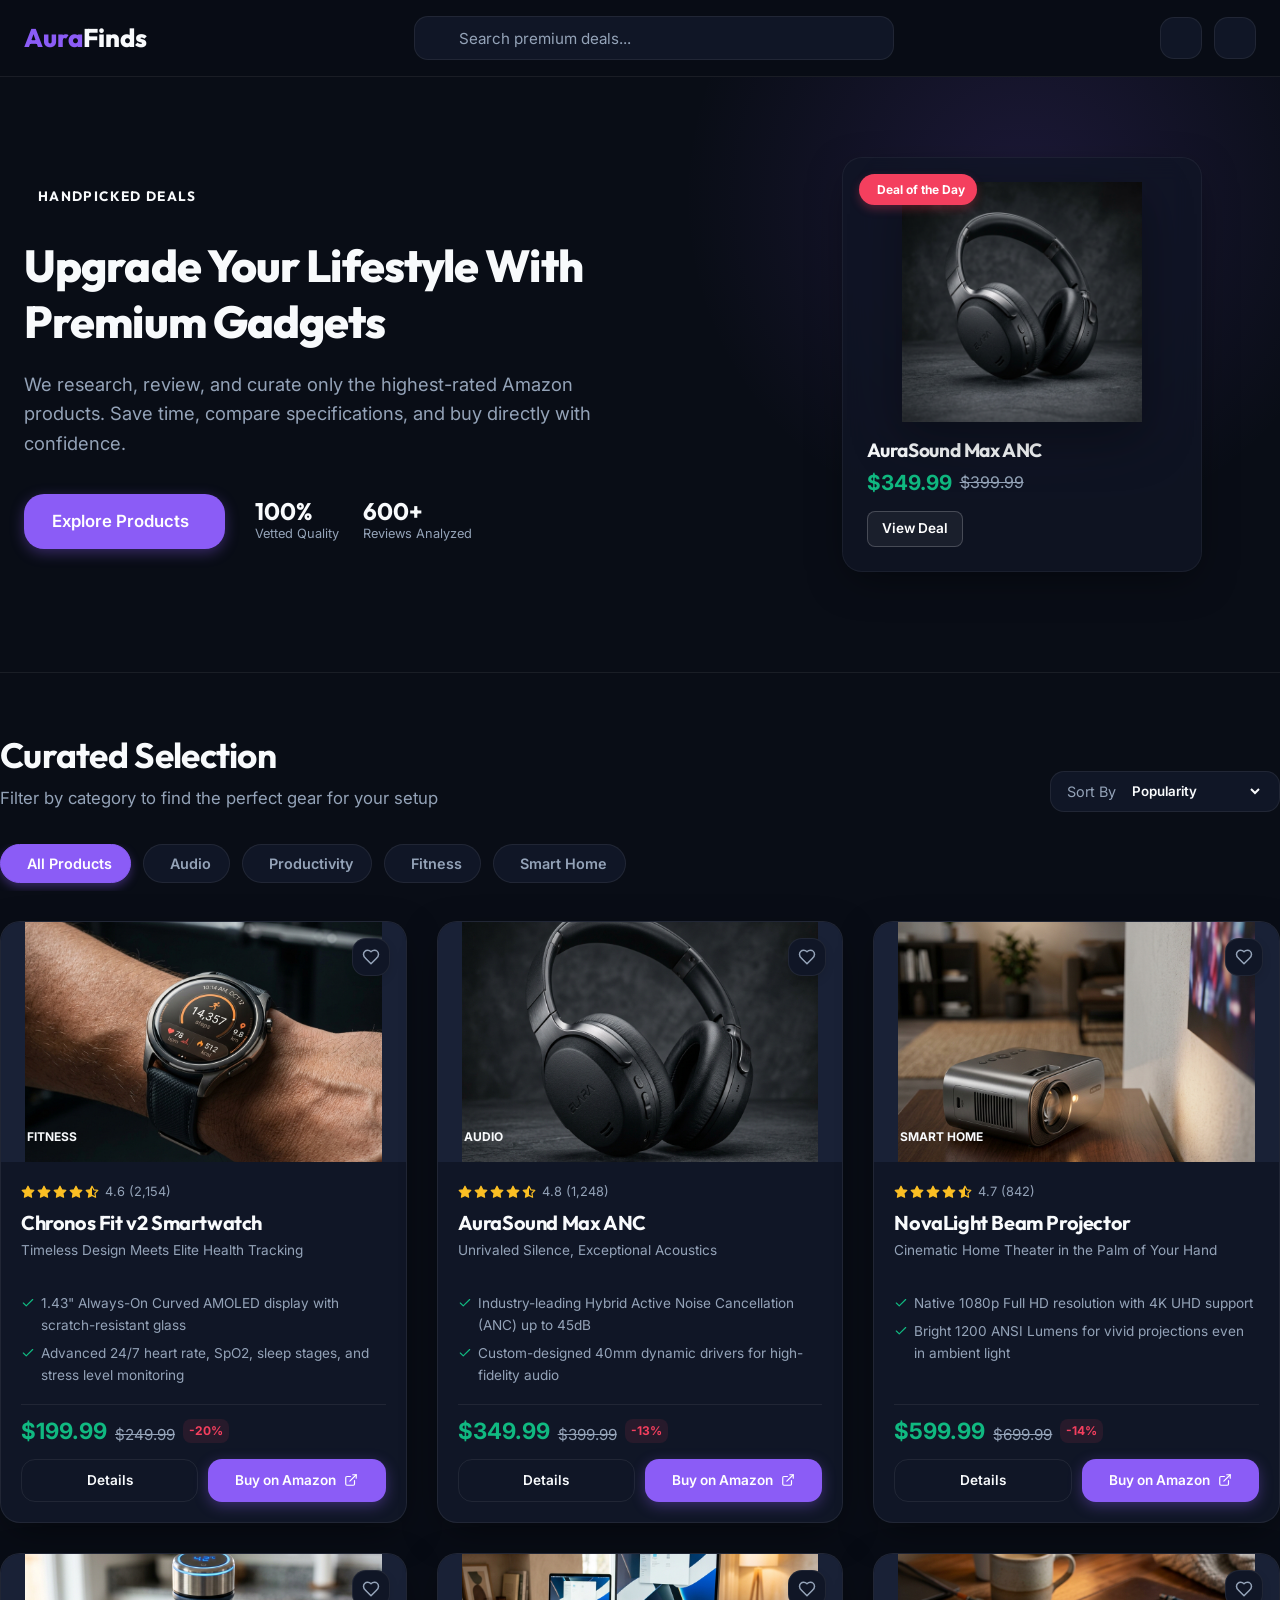
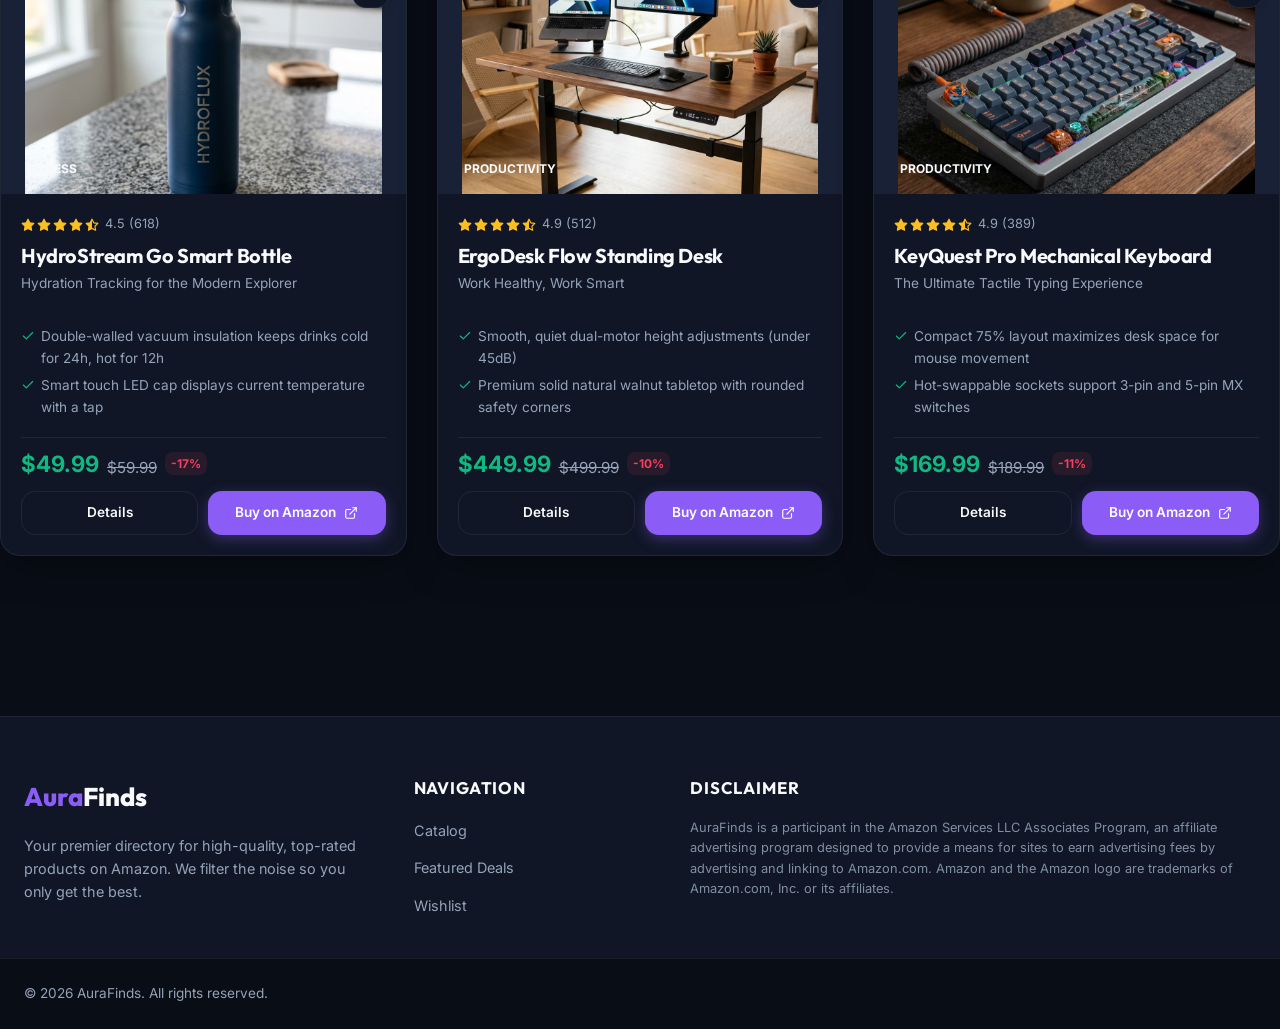
==== index.html @ 1db62aa5 "first commit" ====
<!DOCTYPE html>
<html lang="en" data-theme="dark">
<head>
  <meta charset="UTF-8">
  <meta name="viewport" content="width=device-width, initial-scale=1.0">
  <meta name="description" content="Discover premium, handpicked Amazon products across audio, productivity, fitness, and smart home. Read detailed specs, reviews, and find direct Amazon deals.">
  <meta name="keywords" content="Amazon deals, tech gadgets, mechanical keyboards, ergonomic desks, smart projectors, wireless headphones">
  <title>AuraFinds | Premium Curated Amazon Products & Smart Gadgets</title>
  
  <!-- Google Fonts -->
  <link rel="preconnect" href="https://fonts.googleapis.com">
  <link rel="preconnect" href="https://fonts.gstatic.com" crossorigin>
  <link href="https://fonts.googleapis.com/css2?family=Inter:wght@300;400;500;600;700&family=Outfit:wght@400;500;600;700;800&display=swap" rel="stylesheet">
  
  <!-- CSS Stylesheet -->
  <link rel="stylesheet" href="styles.css">
  
  <!-- Lucide Icons CDN -->
  <script src="https://unpkg.com/lucide@latest"></script>
</head>
<body>
  <!-- Header / Navigation -->
  <header class="app-header">
    <div class="container header-container">
      <a href="#" class="logo" id="logo-link">
        <span class="logo-accent">Aura</span>Finds
      </a>
      
      <!-- Desktop Search Bar -->
      <div class="search-wrapper header-search">
        <i data-lucide="search" class="search-icon"></i>
        <input type="text" id="search-input" placeholder="Search premium deals..." aria-label="Search products">
        <button id="clear-search" class="clear-btn" aria-label="Clear search" style="display: none;">
          <i data-lucide="x"></i>
        </button>
      </div>

      <!-- Navigation Actions -->
      <div class="header-actions">
        <!-- Theme Toggle -->
        <button id="theme-toggle" class="icon-btn" aria-label="Toggle theme" title="Toggle theme Mode">
          <i data-lucide="sun" class="sun-icon"></i>
          <i data-lucide="moon" class="moon-icon"></i>
        </button>

        <!-- Wishlist Button -->
        <button id="wishlist-btn" class="icon-btn wishlist-trigger" aria-label="View Wishlist" title="View Wishlist">
          <i data-lucide="heart"></i>
          <span class="badge" id="wishlist-count">0</span>
        </button>
      </div>
    </div>
  </header>

  <!-- Mobile Search Bar (Sticky under header on mobile) -->
  <div class="mobile-search-bar">
    <div class="search-wrapper">
      <i data-lucide="search" class="search-icon"></i>
      <input type="text" id="mobile-search-input" placeholder="Search products..." aria-label="Search products">
      <button id="mobile-clear-search" class="clear-btn" aria-label="Clear search" style="display: none;">
        <i data-lucide="x"></i>
      </button>
    </div>
  </div>

  <main class="main-content">
    
    <!-- Hero Showcase Section -->
    <section class="hero-section" id="hero-banner">
      <div class="hero-bg-gradient"></div>
      <div class="container hero-container">
        <div class="hero-content">
          <span class="hero-tag">HANDPICKED DEALS</span>
          <h1>Upgrade Your Lifestyle With Premium Gadgets</h1>
          <p>We research, review, and curate only the highest-rated Amazon products. Save time, compare specifications, and buy directly with confidence.</p>
          <div class="hero-cta">
            <a href="#products-showcase" class="btn btn-primary btn-lg">
              Explore Products <i data-lucide="arrow-right"></i>
            </a>
            <div class="hero-metrics">
              <div class="metric">
                <span class="metric-num">100%</span>
                <span class="metric-label">Vetted Quality</span>
              </div>
              <div class="metric">
                <span class="metric-num">600+</span>
                <span class="metric-label">Reviews Analyzed</span>
              </div>
            </div>
          </div>
        </div>
        <div class="hero-visual">
          <div class="floating-card glass">
            <div class="floating-badge"><i data-lucide="sparkles"></i> Deal of the Day</div>
            <img src="assets/images/aurasound_max.png" alt="Featured AuraSound Max Headphones" id="hero-featured-img">
            <div class="floating-details">
              <h4>AuraSound Max ANC</h4>
              <div class="price-row">
                <span class="discount-price">$349.99</span>
                <span class="original-price">$399.99</span>
              </div>
              <a href="#product/aurasound-max" class="btn btn-sm btn-outline-white">View Deal</a>
            </div>
          </div>
        </div>
      </div>
    </section>

    <!-- Products Showcase Container -->
    <section class="showcase-section container" id="products-showcase">
      <div class="showcase-header">
        <div class="section-title-area">
          <h2 class="section-title">Curated Selection</h2>
          <p class="section-subtitle">Filter by category to find the perfect gear for your setup</p>
        </div>
        
        <!-- Sorting Control -->
        <div class="sort-wrapper">
          <label for="sort-select"><i data-lucide="sliders-horizontal"></i> Sort By</label>
          <select id="sort-select" aria-label="Sort products">
            <option value="popular">Popularity</option>
            <option value="rating">Highest Rated</option>
            <option value="price-low">Price: Low to High</option>
            <option value="price-high">Price: High to Low</option>
          </select>
        </div>
      </div>

      <!-- Categories Navigation -->
      <div class="categories-bar">
        <button class="category-chip active" data-category="all">
          <i data-lucide="grid"></i> All Products
        </button>
        <button class="category-chip" data-category="Audio">
          <i data-lucide="headphones"></i> Audio
        </button>
        <button class="category-chip" data-category="Productivity">
          <i data-lucide="laptop"></i> Productivity
        </button>
        <button class="category-chip" data-category="Fitness">
          <i data-lucide="activity"></i> Fitness
        </button>
        <button class="category-chip" data-category="Smart Home">
          <i data-lucide="home"></i> Smart Home
        </button>
      </div>

      <!-- Active Filters indicator / Results message -->
      <div id="results-meta" class="results-meta" style="display: none;">
        <span id="results-count-text">Showing 6 products</span>
        <button id="reset-filters-btn" class="text-btn">Reset filters</button>
      </div>

      <!-- Product Cards Grid -->
      <div class="products-grid" id="products-grid">
        <!-- Rendered dynamically via JavaScript -->
        <div class="grid-loader">
          <div class="spinner"></div>
          <p>Curating deals...</p>
        </div>
      </div>
    </section>

    <!-- Detailed Product View (SPA Page Section - default hidden) -->
    <section class="product-detail-view" id="product-detail-view" style="display: none;">
      <div class="container">
        <!-- Breadcrumbs -->
        <nav class="breadcrumbs" aria-label="Breadcrumb">
          <a href="#">Products</a>
          <span class="divider">/</span>
          <span id="breadcrumb-category">Category</span>
          <span class="divider">/</span>
          <span id="breadcrumb-title" class="active">Product Title</span>
        </nav>

        <button class="back-link-btn" id="detail-back-btn">
          <i data-lucide="arrow-left"></i> Back to Catalog
        </button>

        <div class="detail-layout">
          <!-- Left: Image Gallery Showcase -->
          <div class="detail-gallery-card glass">
            <div class="badge-tag" id="detail-badge">Featured</div>
            <div class="detail-image-wrapper">
              <img id="detail-main-image" src="" alt="Product Image">
            </div>
          </div>

          <!-- Right: Detailed Content and Buying Actions -->
          <div class="detail-info-card">
            <span class="detail-category" id="detail-category-label">Category</span>
            <h1 class="detail-title" id="detail-product-title">Product Title</h1>
            <p class="detail-tagline" id="detail-product-tagline">Product Tagline</p>

            <!-- Rating Summary -->
            <div class="detail-rating-row">
              <div class="rating-stars" id="detail-stars">
                <!-- Stars rendered via JS -->
              </div>
              <span class="rating-score" id="detail-rating-score">4.8</span>
              <span class="rating-count" id="detail-review-count">(1,248 reviews)</span>
            </div>

            <!-- Price & Amazon Buying Actions -->
            <div class="detail-purchase-box glass">
              <div class="price-section">
                <span class="current-price" id="detail-price">$349.99</span>
                <span class="old-price" id="detail-original-price">$399.99</span>
                <span class="discount-badge" id="detail-discount-percent">-15%</span>
              </div>
              
              <div class="actions-group">
                <a href="#" target="_blank" rel="noopener noreferrer" class="btn btn-primary btn-lg btn-buy-now" id="detail-amazon-link">
                  Buy on Amazon <i data-lucide="external-link"></i>
                </a>
                <button class="btn btn-outline btn-lg wishlist-toggle-btn" id="detail-wishlist-btn">
                  <i data-lucide="heart" class="heart-icon"></i> <span class="wishlist-btn-text">Add to Wishlist</span>
                </button>
              </div>

              <div class="shipping-info">
                <p><i data-lucide="truck"></i> Prime eligible: Free Shipping & Returns</p>
                <p><i data-lucide="shield-check"></i> 100% Secure Transaction via Amazon Payments</p>
              </div>
            </div>

            <!-- Description -->
            <div class="detail-section">
              <h3>Description</h3>
              <p class="detail-desc" id="detail-description">Extended product description goes here...</p>
            </div>

            <!-- Key Features -->
            <div class="detail-section">
              <h3>Key Features</h3>
              <ul class="features-list" id="detail-features">
                <!-- Features list rendered via JS -->
              </ul>
            </div>

            <!-- Technical Specifications Table -->
            <div class="detail-section">
              <h3>Specifications</h3>
              <div class="specs-table-wrapper">
                <table class="specs-table">
                  <tbody id="detail-specs-body">
                    <!-- Specs rows rendered via JS -->
                  </tbody>
                </table>
              </div>
            </div>

            <!-- Affiliate Disclaimer inside Product Info -->
            <div class="product-disclosure-alert">
              <i data-lucide="info"></i>
              <p>Buying through our links helps support our independent reviews. As an Amazon Associate, we earn a small commission from qualifying purchases at no extra cost to you.</p>
            </div>
          </div>
        </div>
      </div>
    </section>
  </main>

  <!-- Sliding Wishlist Drawer -->
  <div class="wishlist-overlay" id="wishlist-overlay">
    <div class="wishlist-drawer glass" aria-dialog="true" aria-labelledby="wishlist-drawer-title">
      <div class="drawer-header">
        <h3 id="wishlist-drawer-title"><i data-lucide="heart" class="heart-icon-filled"></i> Your Wishlist</h3>
        <button id="close-wishlist" class="icon-btn" aria-label="Close Wishlist">
          <i data-lucide="x"></i>
        </button>
      </div>
      <div class="drawer-content" id="wishlist-drawer-content">
        <!-- Rendered dynamically via JS -->
        <div class="empty-wishlist">
          <i data-lucide="shopping-bag" class="empty-icon"></i>
          <p>Your wishlist is empty</p>
          <button class="btn btn-sm btn-outline-primary close-wishlist-trigger">Start Browsing</button>
        </div>
      </div>
    </div>
  </div>

  <!-- Footer -->
  <footer class="app-footer">
    <div class="container footer-container">
      <div class="footer-brand">
        <a href="#" class="logo"><span class="logo-accent">Aura</span>Finds</a>
        <p>Your premier directory for high-quality, top-rated products on Amazon. We filter the noise so you only get the best.</p>
      </div>
      <div class="footer-links">
        <h4>Navigation</h4>
        <ul>
          <li><a href="#">Catalog</a></li>
          <li><a href="#products-showcase">Featured Deals</a></li>
          <li><a href="#" class="wishlist-trigger">Wishlist</a></li>
        </ul>
      </div>
      <div class="footer-compliance">
        <h4>Disclaimer</h4>
        <p class="disclosure-statement">
          AuraFinds is a participant in the Amazon Services LLC Associates Program, an affiliate advertising program designed to provide a means for sites to earn advertising fees by advertising and linking to Amazon.com. Amazon and the Amazon logo are trademarks of Amazon.com, Inc. or its affiliates.
        </p>
      </div>
    </div>
    <div class="footer-bottom">
      <div class="container footer-bottom-container">
        <p>&copy; 2026 AuraFinds. All rights reserved.</p>
        <div class="footer-socials">
          <a href="#" aria-label="Facebook"><i data-lucide="facebook"></i></a>
          <a href="#" aria-label="Twitter"><i data-lucide="twitter"></i></a>
          <a href="#" aria-label="Instagram"><i data-lucide="instagram"></i></a>
        </div>
      </div>
    </div>
  </footer>

  <!-- Scripts -->
  <script src="products.js"></script>
  <script src="app.js"></script>
</body>
</html>
---- styles.css ----
/* ==========================================================================
   DESIGN SYSTEM & VARIABLES
   ========================================================================== */
:root {
  /* Common Design Tokens */
  --font-heading: 'Outfit', sans-serif;
  --font-body: 'Inter', sans-serif;
  --radius-sm: 8px;
  --radius-md: 14px;
  --radius-lg: 20px;
  --radius-full: 9999px;
  --transition-fast: 0.2s ease;
  --transition-normal: 0.3s cubic-bezier(0.4, 0, 0.2, 1);
  --transition-slow: 0.5s cubic-bezier(0.4, 0, 0.2, 1);
  --max-width: 1280px;

  /* HSL Color Palettes (Dark Mode - Default) */
  --bg-primary: #090d16;
  --bg-secondary: #101626;
  --bg-tertiary: #192136;
  --text-primary: #f8fafc;
  --text-secondary: #94a3b8;
  --border-color: rgba(255, 255, 255, 0.07);
  --border-hover: rgba(255, 255, 255, 0.15);
  
  --accent-color: #8b5cf6;
  --accent-hover: #7c3aed;
  --accent-light: #c084fc;
  --accent-glow: rgba(139, 92, 246, 0.35);
  
  --price-color: #10b981;
  --price-bg: rgba(16, 185, 129, 0.1);
  --discount-color: #f43f5e;
  
  --star-color: #fbbf24;
  --card-shadow: 0 12px 40px -10px rgba(0, 0, 0, 0.5);
  --glass-bg: rgba(16, 22, 38, 0.75);
  --glass-border: rgba(255, 255, 255, 0.05);
  --scrollbar-bg: #090d16;
  --scrollbar-thumb: #1e293b;
}

[data-theme="light"] {
  /* HSL Color Palettes (Light Mode) */
  --bg-primary: #f8fafc;
  --bg-secondary: #ffffff;
  --bg-tertiary: #f1f5f9;
  --text-primary: #0f172a;
  --text-secondary: #64748b;
  --border-color: rgba(0, 0, 0, 0.08);
  --border-hover: rgba(0, 0, 0, 0.15);
  
  --accent-color: #6366f1;
  --accent-hover: #4f46e5;
  --accent-light: #818cf8;
  --accent-glow: rgba(99, 102, 241, 0.2);
  
  --price-color: #059669;
  --price-bg: rgba(5, 150, 105, 0.08);
  --discount-color: #e11d48;
  
  --star-color: #f59e0b;
  --card-shadow: 0 10px 30px -10px rgba(99, 102, 241, 0.08);
  --glass-bg: rgba(255, 255, 255, 0.8);
  --glass-border: rgba(0, 0, 0, 0.05);
  --scrollbar-bg: #f8fafc;
  --scrollbar-thumb: #cbd5e1;
}

/* ==========================================================================
   BASE RESETS & SCRUBBING
   ========================================================================== */
* {
  margin: 0;
  padding: 0;
  box-sizing: border-box;
  -webkit-tap-highlight-color: transparent;
}

html {
  scroll-behavior: smooth;
}

body {
  font-family: var(--font-body);
  background-color: var(--bg-primary);
  color: var(--text-primary);
  line-height: 1.6;
  overflow-x: hidden;
  transition: background-color var(--transition-normal), color var(--transition-normal);
}

/* Custom Scrollbar */
::-webkit-scrollbar {
  width: 10px;
}
::-webkit-scrollbar-track {
  background: var(--scrollbar-bg);
}
::-webkit-scrollbar-thumb {
  background: var(--scrollbar-thumb);
  border-radius: var(--radius-full);
}
::-webkit-scrollbar-thumb:hover {
  background: var(--accent-color);
}

a {
  color: inherit;
  text-decoration: none;
  transition: color var(--transition-fast);
}

button, select, input {
  font-family: inherit;
  background: none;
  border: none;
  outline: none;
  color: inherit;
}

img {
  max-width: 100%;
  height: auto;
  display: block;
}

.container {
  width: 100%;
  max-width: var(--max-width);
  margin: 0 auto;
  padding: 0 24px;
}

/* Glassmorphism utility */
.glass {
  background: var(--glass-bg);
  backdrop-filter: blur(12px);
  -webkit-backdrop-filter: blur(12px);
  border: 1px solid var(--glass-border);
}

/* ==========================================================================
   TYPOGRAPHY & BUTTONS
   ========================================================================== */
h1, h2, h3, h4, h5, h6 {
  font-family: var(--font-heading);
  font-weight: 700;
  letter-spacing: -0.02em;
  line-height: 1.25;
}

h1 {
  font-size: 2.8rem;
  font-weight: 800;
}

h2 {
  font-size: 2.2rem;
}

/* Buttons */
.btn {
  display: inline-flex;
  align-items: center;
  justify-content: center;
  gap: 8px;
  font-weight: 600;
  font-size: 0.95rem;
  padding: 10px 20px;
  border-radius: var(--radius-md);
  cursor: pointer;
  transition: all var(--transition-normal);
  white-space: nowrap;
}

.btn-primary {
  background-color: var(--accent-color);
  color: #ffffff;
  box-shadow: 0 4px 14px var(--accent-glow);
}
.btn-primary:hover {
  background-color: var(--accent-hover);
  transform: translateY(-2px);
  box-shadow: 0 6px 20px var(--accent-glow);
}
.btn-primary:active {
  transform: translateY(0);
}

.btn-outline {
  border: 1px solid var(--border-color);
  background-color: transparent;
  color: var(--text-primary);
}
.btn-outline:hover {
  background-color: var(--bg-tertiary);
  border-color: var(--text-secondary);
  transform: translateY(-2px);
}

.btn-outline-white {
  border: 1px solid rgba(255, 255, 255, 0.2);
  background-color: rgba(255, 255, 255, 0.05);
  color: #ffffff;
}
.btn-outline-white:hover {
  background-color: #ffffff;
  color: #000000;
  border-color: #ffffff;
  transform: translateY(-2px);
}

.btn-sm {
  font-size: 0.85rem;
  padding: 6px 14px;
  border-radius: var(--radius-sm);
}

.btn-lg {
  font-size: 1.05rem;
  padding: 14px 28px;
  border-radius: var(--radius-lg);
}

.icon-btn {
  display: flex;
  align-items: center;
  justify-content: center;
  width: 42px;
  height: 42px;
  border-radius: var(--radius-md);
  border: 1px solid var(--border-color);
  background-color: var(--bg-secondary);
  cursor: pointer;
  transition: all var(--transition-fast);
  position: relative;
}
.icon-btn:hover {
  border-color: var(--accent-color);
  background-color: var(--bg-tertiary);
  transform: translateY(-1px);
  color: var(--accent-color);
}
.icon-btn svg {
  width: 20px;
  height: 20px;
}

.text-btn {
  font-weight: 600;
  font-size: 0.9rem;
  color: var(--accent-color);
  cursor: pointer;
  transition: color var(--transition-fast);
  text-decoration: underline;
}
.text-btn:hover {
  color: var(--accent-hover);
}

/* ==========================================================================
   APP HEADER
   ========================================================================== */
.app-header {
  position: sticky;
  top: 0;
  z-index: 100;
  background-color: rgba(9, 13, 22, 0.85);
  backdrop-filter: blur(12px);
  -webkit-backdrop-filter: blur(12px);
  border-bottom: 1px solid var(--border-color);
  padding: 16px 0;
  transition: background-color var(--transition-normal), border-color var(--transition-normal);
}

[data-theme="light"] .app-header {
  background-color: rgba(248, 250, 252, 0.85);
}

.header-container {
  display: flex;
  align-items: center;
  justify-content: space-between;
  gap: 20px;
}

.logo {
  font-family: var(--font-heading);
  font-weight: 800;
  font-size: 1.6rem;
  color: var(--text-primary);
  display: flex;
  align-items: center;
}
.logo-accent {
  color: var(--accent-color);
}

/* Search Box Wrapper */
.search-wrapper {
  position: relative;
  display: flex;
  align-items: center;
  flex: 1;
  max-width: 480px;
  background-color: var(--bg-secondary);
  border: 1px solid var(--border-color);
  border-radius: var(--radius-md);
  padding: 0 16px;
  height: 44px;
  transition: all var(--transition-fast);
}
.search-wrapper:focus-within {
  border-color: var(--accent-color);
  box-shadow: 0 0 0 3px var(--accent-glow);
}
.search-icon {
  width: 18px;
  height: 18px;
  color: var(--text-secondary);
  margin-right: 12px;
}
.search-wrapper input {
  width: 100%;
  height: 100%;
  font-size: 0.95rem;
  color: var(--text-primary);
}
.search-wrapper input::placeholder {
  color: var(--text-secondary);
}
.clear-btn {
  background: none;
  border: none;
  cursor: pointer;
  padding: 4px;
  color: var(--text-secondary);
  transition: color var(--transition-fast);
}
.clear-btn:hover {
  color: var(--text-primary);
}
.clear-btn svg {
  width: 16px;
  height: 16px;
}

.header-actions {
  display: flex;
  align-items: center;
  gap: 12px;
}

/* Badge count for wishlist */
.badge {
  position: absolute;
  top: -6px;
  right: -6px;
  background-color: var(--accent-color);
  color: #ffffff;
  font-size: 0.7rem;
  font-weight: 700;
  width: 18px;
  height: 18px;
  border-radius: var(--radius-full);
  display: flex;
  align-items: center;
  justify-content: center;
  box-shadow: 0 2px 5px rgba(0,0,0,0.2);
}

/* Theme Switcher specific icon hidden rules */
[data-theme="dark"] .sun-icon {
  display: block;
}
[data-theme="dark"] .moon-icon {
  display: none;
}
[data-theme="light"] .sun-icon {
  display: none;
}
[data-theme="light"] .moon-icon {
  display: block;
}

/* Mobile search section - hidden on desktop */
.mobile-search-bar {
  display: none;
}

/* ==========================================================================
   HERO BANNER
   ========================================================================== */
.hero-section {
  position: relative;
  padding: 80px 0 100px;
  overflow: hidden;
}

.hero-bg-gradient {
  position: absolute;
  top: -30%;
  right: -10%;
  width: 60%;
  height: 100%;
  background: radial-gradient(circle, rgba(139, 92, 246, 0.15) 0%, rgba(0,0,0,0) 70%);
  z-index: 1;
  pointer-events: none;
}
[data-theme="light"] .hero-bg-gradient {
  background: radial-gradient(circle, rgba(99, 102, 241, 0.08) 0%, rgba(0,0,0,0) 70%);
}

.hero-container {
  display: grid;
  grid-template-columns: 1.2fr 0.8fr;
  align-items: center;
  gap: 60px;
  position: relative;
  z-index: 2;
}

.hero-content {
  display: flex;
  flex-direction: column;
  align-items: flex-start;
}

.hero-tag {
  font-family: var(--font-heading);
  font-weight: 700;
  font-size: 0.85rem;
  letter-spacing: 0.1em;
  color: var(--accent-color);
  background-color: var(--badge-bg);
  color: var(--badge-text);
  padding: 6px 14px;
  border-radius: var(--radius-full);
  margin-bottom: 24px;
}

.hero-content h1 {
  margin-bottom: 20px;
}
.hero-content p {
  font-size: 1.15rem;
  color: var(--text-secondary);
  margin-bottom: 36px;
  max-width: 580px;
}

.hero-cta {
  display: flex;
  align-items: center;
  flex-wrap: wrap;
  gap: 30px;
}

.hero-metrics {
  display: flex;
  gap: 24px;
}
.metric {
  display: flex;
  flex-direction: column;
}
.metric-num {
  font-family: var(--font-heading);
  font-weight: 700;
  font-size: 1.5rem;
  color: var(--text-primary);
  line-height: 1.1;
}
.metric-label {
  font-size: 0.8rem;
  color: var(--text-secondary);
}

/* Floating Visual Card */
.hero-visual {
  display: flex;
  justify-content: center;
  align-items: center;
}

.floating-card {
  position: relative;
  border-radius: var(--radius-lg);
  padding: 24px;
  width: 100%;
  max-width: 360px;
  box-shadow: var(--card-shadow);
  animation: float 6s ease-in-out infinite;
  display: flex;
  flex-direction: column;
  gap: 16px;
}

.floating-card img {
  width: 100%;
  height: 240px;
  object-fit: contain;
  filter: drop-shadow(0 15px 25px rgba(0,0,0,0.35));
  transition: transform var(--transition-normal);
}
.floating-card:hover img {
  transform: scale(1.05) rotate(1deg);
}

.floating-badge {
  position: absolute;
  top: 16px;
  left: 16px;
  display: inline-flex;
  align-items: center;
  gap: 6px;
  font-size: 0.75rem;
  font-weight: 700;
  color: #ffffff;
  background-color: var(--discount-color);
  padding: 6px 12px;
  border-radius: var(--radius-full);
  z-index: 2;
  box-shadow: 0 4px 10px rgba(244, 63, 94, 0.3);
}

.floating-details h4 {
  font-size: 1.2rem;
  margin-bottom: 4px;
}
.price-row {
  display: flex;
  align-items: center;
  gap: 8px;
  margin-bottom: 12px;
}
.discount-price {
  font-size: 1.3rem;
  font-weight: 700;
  color: var(--price-color);
}
.original-price {
  font-size: 1rem;
  text-decoration: line-through;
  color: var(--text-secondary);
}

/* Float Animation */
@keyframes float {
  0% { transform: translateY(0px); }
  50% { transform: translateY(-12px); }
  100% { transform: translateY(0px); }
}

/* ==========================================================================
   SHOWCASE SECTION & CONTROLS
   ========================================================================== */
.showcase-section {
  padding: 60px 0 80px;
  border-top: 1px solid var(--border-color);
}

.showcase-header {
  display: flex;
  align-items: flex-end;
  justify-content: space-between;
  gap: 30px;
  margin-bottom: 32px;
  flex-wrap: wrap;
}

.section-title {
  margin-bottom: 8px;
  font-size: 2.2rem;
}
.section-subtitle {
  color: var(--text-secondary);
  font-size: 1.05rem;
}

/* Sort Select Styling */
.sort-wrapper {
  display: flex;
  align-items: center;
  gap: 12px;
  background-color: var(--bg-secondary);
  border: 1px solid var(--border-color);
  padding: 8px 16px;
  border-radius: var(--radius-md);
  font-size: 0.9rem;
  color: var(--text-secondary);
}
.sort-wrapper svg {
  width: 16px;
  height: 16px;
}
.sort-wrapper select {
  color: var(--text-primary);
  font-weight: 600;
  cursor: pointer;
}
.sort-wrapper option {
  background-color: var(--bg-secondary);
  color: var(--text-primary);
}

/* Categories Filter Bar */
.categories-bar {
  display: flex;
  gap: 12px;
  margin-bottom: 30px;
  overflow-x: auto;
  padding-bottom: 8px;
  scrollbar-width: thin;
}
.categories-bar::-webkit-scrollbar {
  height: 4px;
}
.category-chip {
  display: inline-flex;
  align-items: center;
  gap: 8px;
  font-weight: 600;
  font-size: 0.9rem;
  padding: 10px 18px;
  border-radius: var(--radius-full);
  border: 1px solid var(--border-color);
  background-color: var(--bg-secondary);
  color: var(--text-secondary);
  cursor: pointer;
  transition: all var(--transition-fast);
  white-space: nowrap;
}
.category-chip:hover {
  border-color: var(--text-secondary);
  color: var(--text-primary);
}
.category-chip.active {
  background-color: var(--accent-color);
  border-color: var(--accent-color);
  color: #ffffff;
  box-shadow: 0 4px 10px var(--accent-glow);
}
.category-chip svg {
  width: 16px;
  height: 16px;
}

/* Result Meta message */
.results-meta {
  display: flex;
  align-items: center;
  justify-content: space-between;
  margin-bottom: 24px;
  padding: 8px 16px;
  background-color: var(--bg-secondary);
  border-radius: var(--radius-sm);
  font-size: 0.9rem;
  color: var(--text-secondary);
}

/* ==========================================================================
   PRODUCT CARDS GRID
   ========================================================================== */
.products-grid {
  display: grid;
  grid-template-columns: repeat(auto-fill, minmax(340px, 1fr));
  gap: 30px;
  min-height: 400px;
}

/* Loader Styles */
.grid-loader {
  grid-column: 1 / -1;
  display: flex;
  flex-direction: column;
  align-items: center;
  justify-content: center;
  gap: 16px;
  min-height: 300px;
  color: var(--text-secondary);
}
.spinner {
  width: 48px;
  height: 48px;
  border: 4px solid var(--border-color);
  border-top-color: var(--accent-color);
  border-radius: var(--radius-full);
  animation: spin 1s linear infinite;
}
@keyframes spin {
  100% { transform: rotate(360deg); }
}

/* Empty State Card */
.empty-grid {
  grid-column: 1 / -1;
  display: flex;
  flex-direction: column;
  align-items: center;
  justify-content: center;
  gap: 20px;
  padding: 60px 24px;
  text-align: center;
  color: var(--text-secondary);
}
.empty-grid-icon {
  width: 64px;
  height: 64px;
  color: var(--text-secondary);
  opacity: 0.6;
}
.empty-grid h3 {
  font-size: 1.5rem;
  color: var(--text-primary);
}

/* Product Card */
.product-card {
  position: relative;
  display: flex;
  flex-direction: column;
  border-radius: var(--radius-lg);
  border: 1px solid var(--border-color);
  background-color: var(--bg-secondary);
  box-shadow: var(--card-shadow);
  overflow: hidden;
  transition: all var(--transition-normal);
  animation: cardFadeIn 0.5s ease backwards;
}

.product-card:hover {
  transform: translateY(-6px);
  border-color: var(--accent-color);
  box-shadow: 0 20px 40px -15px rgba(0, 0, 0, 0.4), 0 0 0 1px var(--accent-color);
}
[data-theme="light"] .product-card:hover {
  box-shadow: 0 16px 30px -10px rgba(99, 102, 241, 0.12), 0 0 0 1px var(--accent-color);
}

@keyframes cardFadeIn {
  from { opacity: 0; transform: translateY(20px); }
  to { opacity: 1; transform: translateY(0); }
}

/* Image Container */
.card-image-box {
  position: relative;
  width: 100%;
  height: 240px;
  background-color: var(--bg-tertiary);
  display: flex;
  align-items: center;
  justify-content: center;
  padding: 24px;
  overflow: hidden;
}
.card-image-box img {
  max-width: 100%;
  max-height: 100%;
  object-fit: contain;
  transition: transform var(--transition-normal);
}
.product-card:hover .card-image-box img {
  transform: scale(1.05);
}

/* Wishlist Toggle badge on card */
.wishlist-toggle {
  position: absolute;
  top: 16px;
  right: 16px;
  background-color: var(--bg-secondary);
  color: var(--text-secondary);
  box-shadow: 0 4px 10px rgba(0,0,0,0.1);
  border: 1px solid var(--border-color);
  width: 38px;
  height: 38px;
  border-radius: var(--radius-md);
  display: flex;
  align-items: center;
  justify-content: center;
  cursor: pointer;
  transition: all var(--transition-fast);
  z-index: 10;
}
.wishlist-toggle:hover {
  color: #f43f5e;
  background-color: var(--bg-tertiary);
  transform: scale(1.05);
}
.wishlist-toggle.active {
  color: #ffffff;
  background-color: #f43f5e;
  border-color: #f43f5e;
}
.wishlist-toggle.active svg {
  fill: currentColor;
}

/* Category Badge */
.card-category-badge {
  position: absolute;
  bottom: 12px;
  left: 16px;
  font-size: 0.75rem;
  font-weight: 700;
  text-transform: uppercase;
  color: var(--badge-text);
  background-color: var(--badge-bg);
  padding: 4px 10px;
  border-radius: var(--radius-sm);
  z-index: 5;
}

/* Card Content Details */
.card-body {
  padding: 20px;
  display: flex;
  flex-direction: column;
  flex: 1;
}

.card-rating-row {
  display: flex;
  align-items: center;
  gap: 6px;
  font-size: 0.8rem;
  color: var(--text-secondary);
  margin-bottom: 8px;
}
.rating-stars {
  display: flex;
  gap: 2px;
}
.rating-stars svg {
  width: 14px;
  height: 14px;
  fill: none;
}
.rating-stars svg.filled {
  fill: var(--star-color);
  color: var(--star-color);
}
.rating-stars svg.half {
  fill: url(#half-star-gradient);
  color: var(--star-color);
}
.rating-stars svg.empty {
  color: var(--text-secondary);
  opacity: 0.4;
}

.card-body h3 {
  font-size: 1.25rem;
  margin-bottom: 6px;
  color: var(--text-primary);
}
.card-body h3 a:hover {
  color: var(--accent-color);
}

.card-tagline {
  font-size: 0.85rem;
  color: var(--text-secondary);
  margin-bottom: 12px;
  line-height: 1.4;
  height: 40px; /* Fixed height for alignments */
  overflow: hidden;
  display: -webkit-box;
  -webkit-line-clamp: 2;
  -webkit-box-orient: vertical;
}

.card-features-snippet {
  list-style: none;
  font-size: 0.85rem;
  color: var(--text-secondary);
  margin-bottom: 18px;
  display: flex;
  flex-direction: column;
  gap: 6px;
}
.card-features-snippet li {
  display: flex;
  align-items: flex-start;
  gap: 6px;
}
.card-features-snippet li svg {
  width: 14px;
  height: 14px;
  color: var(--price-color);
  margin-top: 3px;
  flex-shrink: 0;
}

/* Card Price Section */
.card-price-section {
  display: flex;
  align-items: flex-end;
  gap: 8px;
  margin-top: auto;
  padding-top: 14px;
  border-top: 1px solid var(--border-color);
  margin-bottom: 16px;
}
.card-price-section .price {
  font-size: 1.4rem;
  font-weight: 700;
  color: var(--price-color);
  line-height: 1;
}
.card-price-section .original {
  font-size: 0.95rem;
  text-decoration: line-through;
  color: var(--text-secondary);
  line-height: 1;
}
.card-price-section .discount {
  font-size: 0.75rem;
  font-weight: 700;
  color: var(--discount-color);
  background-color: rgba(244, 63, 94, 0.1);
  padding: 2px 6px;
  border-radius: var(--radius-sm);
}

/* Card Action Buttons */
.card-actions {
  display: grid;
  grid-template-columns: 1fr 1fr;
  gap: 10px;
}
.card-actions .btn {
  padding: 10px 12px;
  font-size: 0.85rem;
  border-radius: var(--radius-md);
}

/* ==========================================================================
   PRODUCT DETAIL VIEW (SPA STATE)
   ========================================================================== */
.product-detail-view {
  padding: 40px 0 80px;
  animation: fadeIn 0.4s ease;
}

@keyframes fadeIn {
  from { opacity: 0; }
  to { opacity: 1; }
}

.breadcrumbs {
  display: flex;
  align-items: center;
  gap: 8px;
  font-size: 0.85rem;
  color: var(--text-secondary);
  margin-bottom: 24px;
  flex-wrap: wrap;
}
.breadcrumbs .divider {
  opacity: 0.5;
}
.breadcrumbs .active {
  color: var(--text-primary);
  font-weight: 500;
}

.back-link-btn {
  display: inline-flex;
  align-items: center;
  gap: 8px;
  font-weight: 600;
  font-size: 0.95rem;
  color: var(--text-secondary);
  cursor: pointer;
  margin-bottom: 30px;
  transition: all var(--transition-fast);
}
.back-link-btn:hover {
  color: var(--accent-color);
  transform: translateX(-4px);
}
.back-link-btn svg {
  width: 18px;
  height: 18px;
}

.detail-layout {
  display: grid;
  grid-template-columns: 1fr 1.1fr;
  gap: 50px;
  align-items: start;
}

/* Left side gallery */
.detail-gallery-card {
  position: sticky;
  top: 100px;
  border-radius: var(--radius-lg);
  padding: 40px;
  display: flex;
  align-items: center;
  justify-content: center;
  min-height: 450px;
  overflow: hidden;
  box-shadow: var(--card-shadow);
}
.detail-gallery-card .badge-tag {
  position: absolute;
  top: 24px;
  left: 24px;
  font-size: 0.8rem;
  font-weight: 700;
  color: #ffffff;
  background-color: var(--accent-color);
  padding: 6px 14px;
  border-radius: var(--radius-full);
  letter-spacing: 0.05em;
  box-shadow: 0 4px 10px var(--accent-glow);
}
.detail-image-wrapper {
  width: 100%;
  height: 100%;
  display: flex;
  align-items: center;
  justify-content: center;
}
.detail-image-wrapper img {
  max-height: 380px;
  object-fit: contain;
  filter: drop-shadow(0 20px 30px rgba(0,0,0,0.3));
}

/* Right side content */
.detail-info-card {
  display: flex;
  flex-direction: column;
}
.detail-category {
  font-size: 0.85rem;
  font-weight: 700;
  text-transform: uppercase;
  color: var(--accent-color);
  letter-spacing: 0.1em;
  margin-bottom: 8px;
}
.detail-title {
  font-size: 2.6rem;
  font-weight: 800;
  margin-bottom: 8px;
  color: var(--text-primary);
}
.detail-product-tagline {
  font-size: 1.2rem;
  color: var(--text-secondary);
  margin-bottom: 16px;
  line-height: 1.4;
}

.detail-rating-row {
  display: flex;
  align-items: center;
  gap: 10px;
  margin-bottom: 24px;
}
.detail-rating-row .rating-score {
  font-weight: 700;
  color: var(--text-primary);
  font-size: 1.05rem;
}
.detail-rating-row .rating-count {
  color: var(--text-secondary);
}

/* Purchase card details */
.detail-purchase-box {
  border-radius: var(--radius-lg);
  padding: 24px;
  margin-bottom: 36px;
  box-shadow: var(--card-shadow);
}
.detail-purchase-box .price-section {
  display: flex;
  align-items: flex-end;
  gap: 12px;
  margin-bottom: 20px;
}
.detail-purchase-box .current-price {
  font-size: 2rem;
  font-weight: 800;
  color: var(--price-color);
  line-height: 1;
}
.detail-purchase-box .old-price {
  font-size: 1.25rem;
  text-decoration: line-through;
  color: var(--text-secondary);
  line-height: 1;
}
.detail-purchase-box .discount-badge {
  font-size: 0.9rem;
  font-weight: 700;
  color: #ffffff;
  background-color: var(--discount-color);
  padding: 4px 10px;
  border-radius: var(--radius-sm);
  box-shadow: 0 4px 10px rgba(244, 63, 94, 0.2);
}

.actions-group {
  display: flex;
  gap: 16px;
  margin-bottom: 20px;
}
.btn-buy-now {
  flex: 1.5;
  background-color: #ff9900; /* Amazon Yellow */
  color: #111111;
  box-shadow: 0 4px 15px rgba(255, 153, 0, 0.3);
}
.btn-buy-now:hover {
  background-color: #e68a00;
  box-shadow: 0 6px 20px rgba(255, 153, 0, 0.4);
  transform: translateY(-2px);
}
.wishlist-toggle-btn {
  flex: 1;
  display: flex;
  align-items: center;
  justify-content: center;
  gap: 8px;
}
.wishlist-toggle-btn.active {
  background-color: #f43f5e;
  border-color: #f43f5e;
  color: #ffffff;
}
.wishlist-toggle-btn.active .heart-icon {
  fill: currentColor;
}

.shipping-info {
  border-top: 1px solid var(--border-color);
  padding-top: 16px;
  display: flex;
  flex-direction: column;
  gap: 8px;
  font-size: 0.85rem;
  color: var(--text-secondary);
}
.shipping-info p {
  display: flex;
  align-items: center;
  gap: 8px;
}
.shipping-info svg {
  width: 16px;
  height: 16px;
  color: var(--price-color);
}

/* Detail Info Sections */
.detail-section {
  margin-bottom: 36px;
}
.detail-section h3 {
  font-size: 1.4rem;
  margin-bottom: 16px;
  padding-bottom: 8px;
  border-bottom: 1px solid var(--border-color);
}
.detail-desc {
  font-size: 1.05rem;
  color: var(--text-secondary);
  line-height: 1.7;
}

/* Feature bullets */
.features-list {
  list-style: none;
  display: flex;
  flex-direction: column;
  gap: 12px;
}
.features-list li {
  display: flex;
  align-items: flex-start;
  gap: 12px;
  font-size: 0.95rem;
  color: var(--text-secondary);
}
.features-list li svg {
  width: 18px;
  height: 18px;
  color: var(--price-color);
  margin-top: 3px;
  flex-shrink: 0;
}

/* Technical Specification Table */
.specs-table-wrapper {
  border: 1px solid var(--border-color);
  border-radius: var(--radius-md);
  overflow: hidden;
  background-color: var(--bg-secondary);
}
.specs-table {
  width: 100%;
  border-collapse: collapse;
  text-align: left;
  font-size: 0.95rem;
}
.specs-table tr {
  border-bottom: 1px solid var(--border-color);
}
.specs-table tr:last-child {
  border-bottom: none;
}
.specs-table tr:nth-child(even) {
  background-color: rgba(255, 255, 255, 0.015);
}
[data-theme="light"] .specs-table tr:nth-child(even) {
  background-color: rgba(0, 0, 0, 0.01);
}
.specs-table td {
  padding: 12px 18px;
}
.specs-table td:first-child {
  font-weight: 600;
  width: 35%;
  color: var(--text-primary);
  border-right: 1px solid var(--border-color);
}
.specs-table td:last-child {
  color: var(--text-secondary);
}

/* Affiliate Box Inside Info */
.product-disclosure-alert {
  display: flex;
  align-items: flex-start;
  gap: 14px;
  background-color: var(--bg-secondary);
  border-left: 4px solid var(--accent-color);
  padding: 16px 20px;
  border-radius: 0 var(--radius-md) var(--radius-md) 0;
  font-size: 0.85rem;
  color: var(--text-secondary);
  line-height: 1.5;
  margin-top: 20px;
}
.product-disclosure-alert svg {
  width: 20px;
  height: 20px;
  color: var(--accent-color);
  flex-shrink: 0;
  margin-top: 2px;
}

/* ==========================================================================
   WISHLIST DRAWER (SLIDING SIDEBAR)
   ========================================================================== */
.wishlist-overlay {
  position: fixed;
  top: 0;
  left: 0;
  width: 100vw;
  height: 100vh;
  background-color: rgba(0, 0, 0, 0.6);
  backdrop-filter: blur(4px);
  z-index: 1000;
  opacity: 0;
  pointer-events: none;
  transition: opacity var(--transition-normal);
}
.wishlist-overlay.open {
  opacity: 1;
  pointer-events: auto;
}

.wishlist-drawer {
  position: absolute;
  top: 0;
  right: 0;
  width: 100%;
  max-width: 440px;
  height: 100%;
  background-color: var(--bg-secondary);
  border-left: 1px solid var(--border-color);
  box-shadow: -10px 0 40px rgba(0, 0, 0, 0.5);
  display: flex;
  flex-direction: column;
  transform: translateX(100%);
  transition: transform var(--transition-normal);
}
.wishlist-overlay.open .wishlist-drawer {
  transform: translateX(0);
}

.drawer-header {
  padding: 24px;
  border-bottom: 1px solid var(--border-color);
  display: flex;
  align-items: center;
  justify-content: space-between;
}
.drawer-header h3 {
  font-size: 1.3rem;
  display: flex;
  align-items: center;
  gap: 8px;
}
.drawer-header .heart-icon-filled {
  color: #f43f5e;
  fill: #f43f5e;
}

.drawer-content {
  flex: 1;
  overflow-y: auto;
  padding: 24px;
  display: flex;
  flex-direction: column;
  gap: 20px;
}

/* Wishlist Item Card */
.wishlist-item {
  display: flex;
  gap: 16px;
  padding-bottom: 16px;
  border-bottom: 1px solid var(--border-color);
  align-items: center;
}
.wishlist-item:last-child {
  border-bottom: none;
}
.wishlist-item-img {
  width: 80px;
  height: 80px;
  background-color: var(--bg-tertiary);
  border-radius: var(--radius-md);
  padding: 10px;
  display: flex;
  align-items: center;
  justify-content: center;
  flex-shrink: 0;
}
.wishlist-item-img img {
  max-width: 100%;
  max-height: 100%;
  object-fit: contain;
}

.wishlist-item-details {
  flex: 1;
  display: flex;
  flex-direction: column;
  gap: 4px;
}
.wishlist-item-details h4 {
  font-size: 0.95rem;
  line-height: 1.3;
}
.wishlist-item-details h4 a:hover {
  color: var(--accent-color);
}
.wishlist-item-details .price {
  font-weight: 700;
  color: var(--price-color);
  font-size: 0.95rem;
}

.wishlist-item-actions {
  display: flex;
  flex-direction: column;
  gap: 8px;
  align-items: flex-end;
}
.wishlist-remove-btn {
  background: none;
  border: none;
  color: var(--text-secondary);
  cursor: pointer;
  padding: 4px;
  border-radius: var(--radius-sm);
  transition: all var(--transition-fast);
}
.wishlist-remove-btn:hover {
  color: var(--discount-color);
  background-color: rgba(244, 63, 94, 0.08);
}
.wishlist-remove-btn svg {
  width: 16px;
  height: 16px;
}

.wishlist-buy-btn {
  font-size: 0.75rem;
  padding: 6px 12px;
  border-radius: var(--radius-sm);
  background-color: #ff9900;
  color: #111111;
  font-weight: 600;
  display: flex;
  align-items: center;
  gap: 4px;
}
.wishlist-buy-btn:hover {
  background-color: #e68a00;
}

/* Empty Wishlist Inside Drawer */
.empty-wishlist {
  display: flex;
  flex-direction: column;
  align-items: center;
  justify-content: center;
  gap: 16px;
  text-align: center;
  color: var(--text-secondary);
  padding: 40px 10px;
  margin: auto;
}
.empty-wishlist .empty-icon {
  width: 48px;
  height: 48px;
  opacity: 0.5;
}
.empty-wishlist p {
  font-size: 0.95rem;
}

/* ==========================================================================
   APP FOOTER
   ========================================================================== */
.app-footer {
  background-color: var(--bg-secondary);
  border-top: 1px solid var(--border-color);
  padding: 60px 0 0;
  margin-top: 80px;
}

.footer-container {
  display: grid;
  grid-template-columns: 1.2fr 0.8fr 2fr;
  gap: 50px;
  padding-bottom: 40px;
}

.footer-brand .logo {
  margin-bottom: 16px;
}
.footer-brand p {
  color: var(--text-secondary);
  font-size: 0.9rem;
  line-height: 1.6;
}

.footer-links h4, .footer-compliance h4 {
  font-size: 1.05rem;
  margin-bottom: 20px;
  color: var(--text-primary);
  text-transform: uppercase;
  letter-spacing: 0.05em;
}

.footer-links ul {
  list-style: none;
  display: flex;
  flex-direction: column;
  gap: 12px;
}
.footer-links ul a {
  font-size: 0.9rem;
  color: var(--text-secondary);
}
.footer-links ul a:hover {
  color: var(--accent-color);
  padding-left: 4px;
}

.disclosure-statement {
  font-size: 0.8rem;
  color: var(--text-secondary);
  line-height: 1.6;
  opacity: 0.85;
}

.footer-bottom {
  border-top: 1px solid var(--border-color);
  padding: 24px 0;
  background-color: var(--bg-primary);
}
.footer-bottom-container {
  display: flex;
  align-items: center;
  justify-content: space-between;
  gap: 20px;
  font-size: 0.85rem;
  color: var(--text-secondary);
}

.footer-socials {
  display: flex;
  gap: 16px;
}
.footer-socials a {
  color: var(--text-secondary);
  transition: all var(--transition-fast);
}
.footer-socials a:hover {
  color: var(--accent-color);
  transform: translateY(-2px);
}
.footer-socials svg {
  width: 18px;
  height: 18px;
}

/* ==========================================================================
   MEDIA QUERIES (RESPONSIVE STYLING)
   ========================================================================== */

/* Up to Desktop Screen (Tablet Viewports) */
@media (max-width: 1024px) {
  h1 { font-size: 2.4rem; }
  
  .hero-container {
    grid-template-columns: 1fr;
    gap: 40px;
    padding-top: 20px;
    padding-bottom: 20px;
  }
  .hero-content {
    align-items: center;
    text-align: center;
  }
  .hero-content p {
    margin-left: auto;
    margin-right: auto;
  }
  .hero-cta {
    justify-content: center;
  }
  .hero-visual {
    order: -1; /* Image card on top for mobile/tablet */
  }
  
  .detail-layout {
    grid-template-columns: 1fr;
    gap: 40px;
  }
  .detail-gallery-card {
    position: static; /* Disable sticky side columns */
    min-height: auto;
    padding: 30px;
  }
  
  .footer-container {
    grid-template-columns: 1fr 1fr;
    gap: 40px;
  }
  .footer-compliance {
    grid-column: 1 / -1;
  }
}

/* Up to Mobile Layouts */
@media (max-width: 768px) {
  h1 { font-size: 2rem; }
  h2 { font-size: 1.8rem; }
  
  .container {
    padding: 0 16px;
  }
  
  .app-header {
    padding: 12px 0;
  }
  
  /* Hide search from header navigation */
  .header-search {
    display: none;
  }
  
  /* Show sticky sub-header mobile search bar */
  .mobile-search-bar {
    display: block;
    padding: 10px 16px;
    background-color: var(--bg-primary);
    border-bottom: 1px solid var(--border-color);
  }
  .mobile-search-bar .search-wrapper {
    max-width: 100%;
    height: 40px;
  }
  
  .categories-bar {
    margin-bottom: 20px;
  }
  
  .products-grid {
    grid-template-columns: 1fr; /* Full single column cards on phone */
    gap: 20px;
  }
  
  .detail-title {
    font-size: 2rem;
  }
  .actions-group {
    flex-direction: column;
  }
  .btn-buy-now, .wishlist-toggle-btn {
    width: 100%;
    flex: none;
  }
  
  .footer-container {
    grid-template-columns: 1fr;
    gap: 30px;
  }
  .footer-bottom-container {
    flex-direction: column;
    text-align: center;
    gap: 12px;
  }
}

/* SVG Helpers */
svg.lucide {
  stroke: currentColor;
  stroke-width: 2;
  stroke-linecap: round;
  stroke-linejoin: round;
}
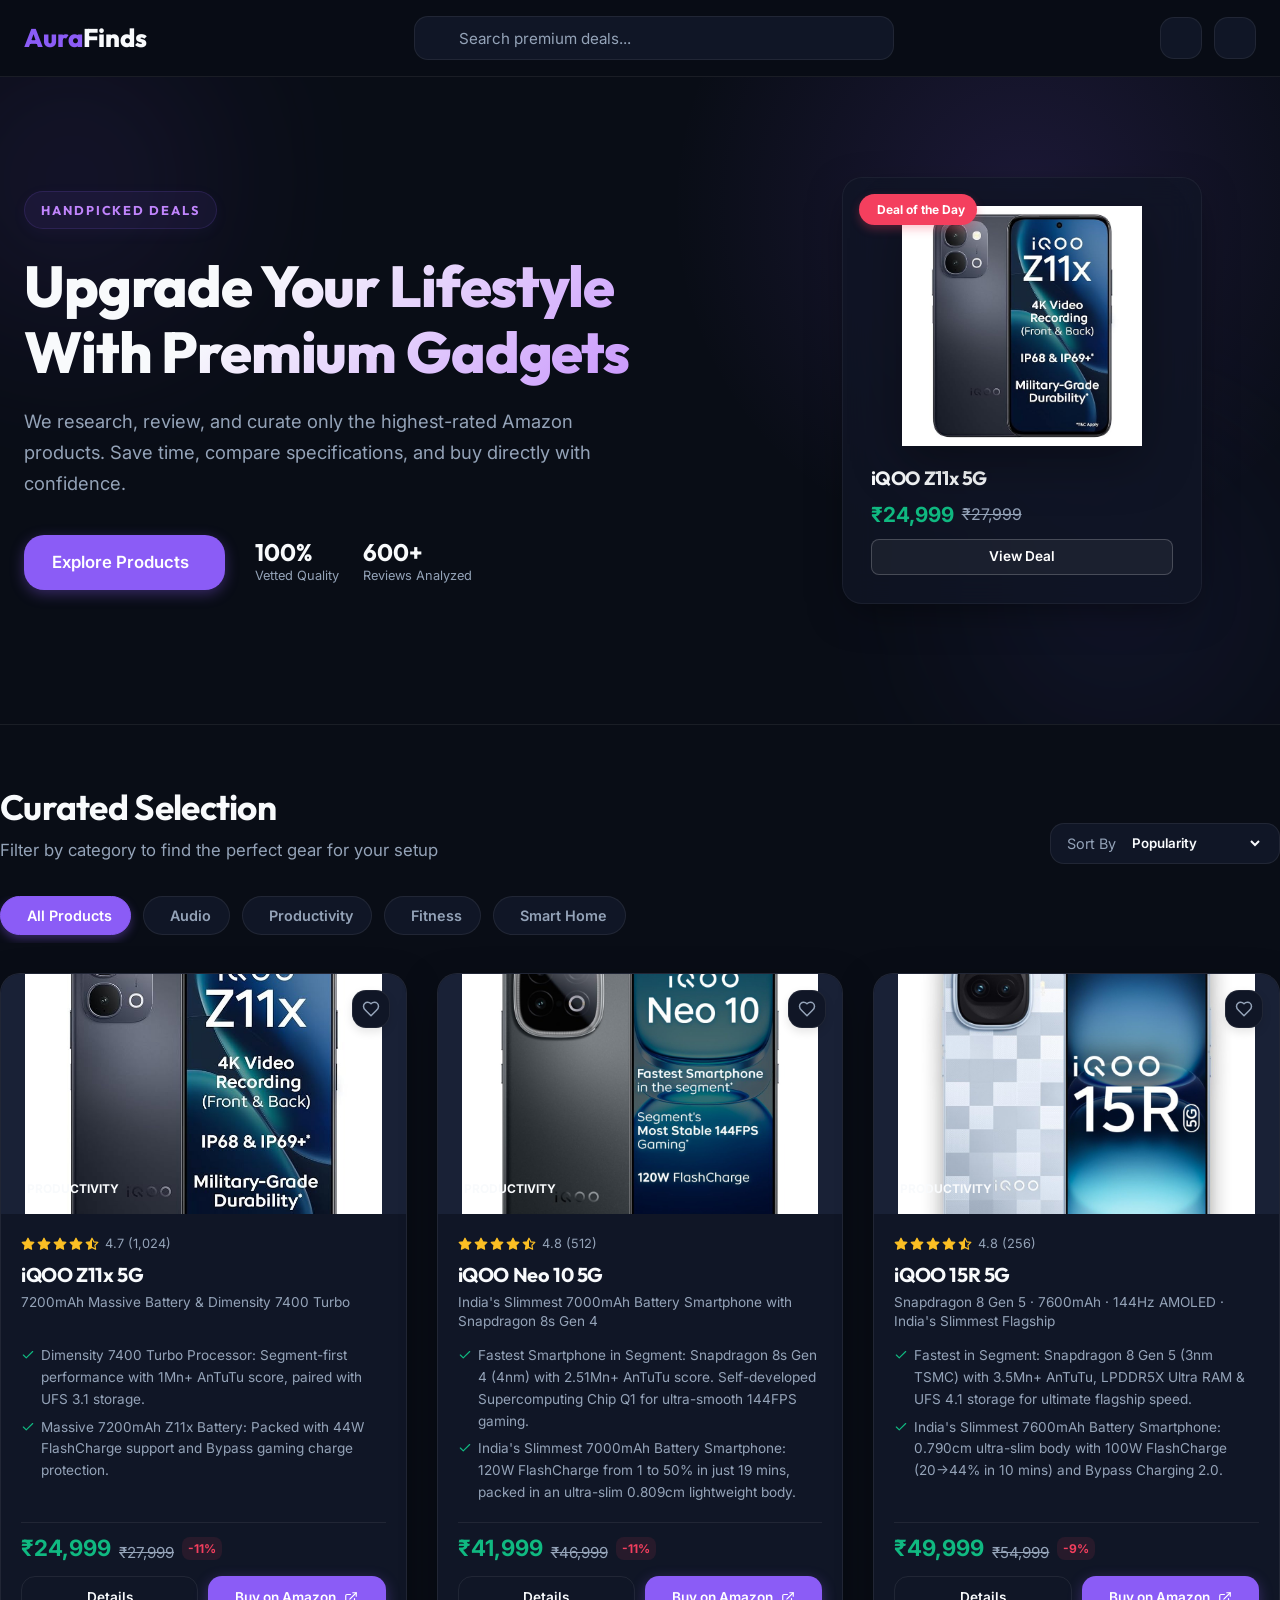
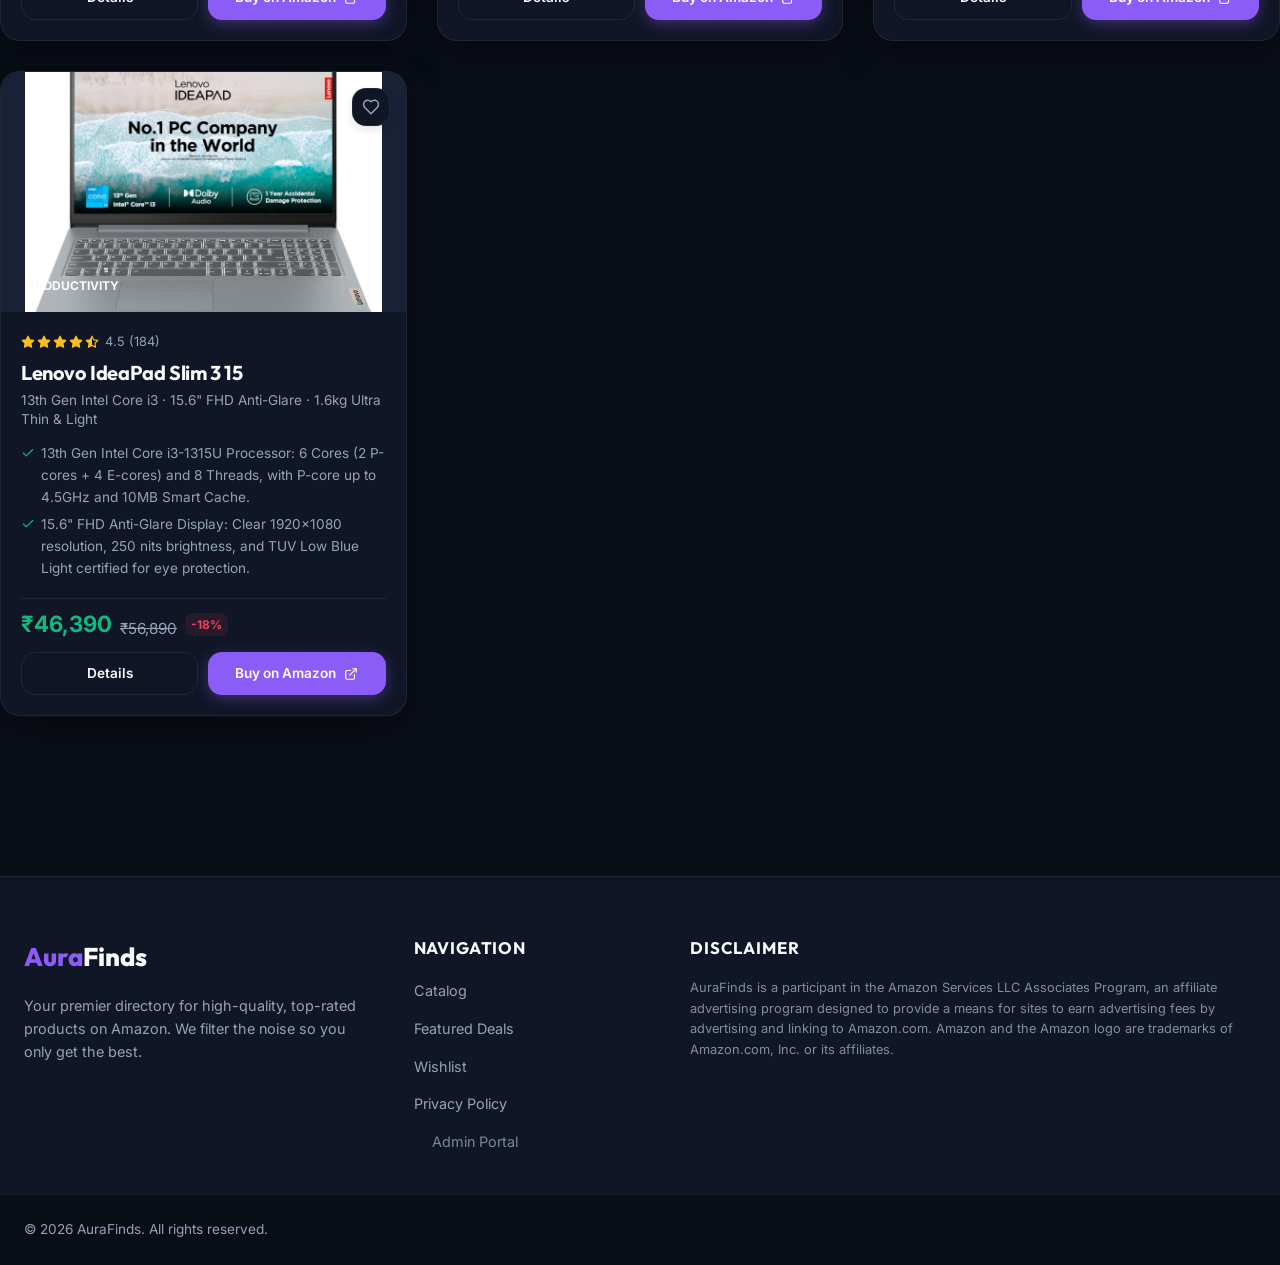
==== commit d7c0b635: "Add search interaction animations and SPA Privacy Policy page" ====
--- a/index.html
+++ b/index.html
@@ -68,6 +68,8 @@
     <!-- Hero Showcase Section -->
     <section class="hero-section" id="hero-banner">
       <div class="hero-bg-gradient"></div>
+      <div class="hero-glow-orb orb-1"></div>
+      <div class="hero-glow-orb orb-2"></div>
       <div class="container hero-container">
         <div class="hero-content">
           <span class="hero-tag">HANDPICKED DEALS</span>
@@ -94,12 +96,12 @@
             <div class="floating-badge"><i data-lucide="sparkles"></i> Deal of the Day</div>
             <img src="assets/images/aurasound_max.png" alt="Featured AuraSound Max Headphones" id="hero-featured-img">
             <div class="floating-details">
-              <h4>AuraSound Max ANC</h4>
+              <h4 id="hero-deal-title">AuraSound Max ANC</h4>
               <div class="price-row">
-                <span class="discount-price">$349.99</span>
-                <span class="original-price">$399.99</span>
-              </div>
-              <a href="#product/aurasound-max" class="btn btn-sm btn-outline-white">View Deal</a>
+                <span class="discount-price" id="hero-deal-price">₹29,999</span>
+                <span class="original-price" id="hero-deal-old-price">₹34,999</span>
+              </div>
+              <a href="#product/aurasound-max" class="btn btn-sm btn-outline-white" id="hero-deal-link">View Deal</a>
             </div>
           </div>
         </div>
@@ -184,6 +186,11 @@
             <div class="detail-image-wrapper">
               <img id="detail-main-image" src="" alt="Product Image">
             </div>
+            <!-- Color Selector -->
+            <div id="detail-colors-container" class="detail-colors-section" style="display:none; margin-top: 15px; text-align: center;">
+              <span style="font-size: 0.8rem; font-weight: 700; color: var(--text-secondary); text-transform: uppercase; letter-spacing: 0.5px; display: block; margin-bottom: 8px;">Available Colors</span>
+              <div id="detail-colors-list" style="display: flex; gap: 12px; justify-content: center; align-items: center;"></div>
+            </div>
           </div>
 
           <!-- Right: Detailed Content and Buying Actions -->
@@ -201,11 +208,17 @@
               <span class="rating-count" id="detail-review-count">(1,248 reviews)</span>
             </div>
 
+            <!-- Variant Selector -->
+            <div id="detail-variants-container" class="detail-variants-section" style="display:none; margin-bottom: 20px;">
+              <span style="font-size: 0.85rem; font-weight: 700; color: var(--text-secondary); margin-bottom: 8px; display: block; text-transform: uppercase; letter-spacing: 0.5px;">Select Configuration</span>
+              <div id="detail-variants-list" style="display: flex; gap: 10px; flex-wrap: wrap;"></div>
+            </div>
+
             <!-- Price & Amazon Buying Actions -->
             <div class="detail-purchase-box glass">
               <div class="price-section">
-                <span class="current-price" id="detail-price">$349.99</span>
-                <span class="old-price" id="detail-original-price">$399.99</span>
+                <span class="current-price" id="detail-price">₹29,999</span>
+                <span class="old-price" id="detail-original-price">₹34,999</span>
                 <span class="discount-badge" id="detail-discount-percent">-15%</span>
               </div>
               
@@ -259,6 +272,60 @@
         </div>
       </div>
     </section>
+
+    <!-- Privacy Policy Page (SPA Section - default hidden) -->
+    <section class="privacy-policy-view" id="privacy-policy-view" style="display: none; padding: 40px 0 80px;">
+      <div class="container">
+        <!-- Breadcrumbs -->
+        <nav class="breadcrumbs" aria-label="Breadcrumb">
+          <a href="#">Home</a>
+          <span class="divider">/</span>
+          <span class="active">Privacy Policy</span>
+        </nav>
+
+        <button class="back-link-btn" id="privacy-back-btn" style="margin-bottom: 30px;">
+          <i data-lucide="arrow-left"></i> Back to Catalog
+        </button>
+
+        <div class="privacy-card glass" style="border-radius: var(--radius-lg); padding: 40px; border: 1px solid var(--glass-border); background: var(--glass-bg); backdrop-filter: blur(16px); -webkit-backdrop-filter: blur(16px); max-width: 800px; margin: 0 auto;">
+          <h2 style="font-family: var(--font-heading); font-size: 2.2rem; font-weight: 800; margin-bottom: 8px; color: var(--text-primary); background: linear-gradient(135deg, var(--text-primary) 50%, var(--accent-light) 100%); -webkit-background-clip: text; -webkit-text-fill-color: transparent;">Privacy Policy</h2>
+          <p style="color: var(--text-secondary); font-size: 0.9rem; margin-bottom: 30px; border-bottom: 1px solid var(--border-color); padding-bottom: 15px;">Last Updated: July 11, 2026</p>
+          
+          <div class="privacy-content" style="display: flex; flex-direction: column; gap: 24px; line-height: 1.7; color: var(--text-secondary);">
+            <div>
+              <h3 style="font-family: var(--font-heading); color: var(--text-primary); font-size: 1.3rem; margin-bottom: 10px; font-weight: 700;">1. Introduction</h3>
+              <p>Welcome to AuraFinds. We respect your privacy and are committed to protecting any data related to your experience on our website. This Privacy Policy explains our practices regarding user information, local data storage, and affiliate cookies.</p>
+            </div>
+            
+            <div>
+              <h3 style="font-family: var(--font-heading); color: var(--text-primary); font-size: 1.3rem; margin-bottom: 10px; font-weight: 700;">2. Amazon Affiliate Program & Cookies</h3>
+              <p>AuraFinds is a participant in the Amazon Services LLC Associates Program. When you click on any product recommendation link (e.g. "Buy on Amazon"), you will be redirected to Amazon.in or Amazon.com. This redirect places a tracking cookie on your device to attribute any qualifying referral purchases to our account. These cookies are subject to Amazon's own Privacy Policy.</p>
+            </div>
+            
+            <div>
+              <h3 style="font-family: var(--font-heading); color: var(--text-primary); font-size: 1.3rem; margin-bottom: 10px; font-weight: 700;">3. No Server-Side Data Collection</h3>
+              <p>We do <strong>not</strong> run back-end databases, sign-up forms, or track your IP address on our servers. We do not collect, sell, or distribute any personally identifiable information (PII) to third parties.</p>
+            </div>
+            
+            <div>
+              <h3 style="font-family: var(--font-heading); color: var(--text-primary); font-size: 1.3rem; margin-bottom: 10px; font-weight: 700;">4. Local Browser Storage</h3>
+              <p>To enable personal features on this site, we use your browser's <code>localStorage</code> cache. The following data is saved locally on your device and is never transmitted to us:</p>
+              <ul style="padding-left: 20px; margin-top: 8px; display: flex; flex-direction: column; gap: 6px; list-style-type: disc;">
+                <li>Your chosen dark/light theme preference.</li>
+                <li>Your active Wishlist items (product IDs).</li>
+                <li>Temporary catalog data parsed from local sync keys.</li>
+              </ul>
+              <p style="margin-top: 10px;">You can easily clear this information at any time by clearing your browser's site data, cookies, and cache.</p>
+            </div>
+            
+            <div>
+              <h3 style="font-family: var(--font-heading); color: var(--text-primary); font-size: 1.3rem; margin-bottom: 10px; font-weight: 700;">5. Contact Us</h3>
+              <p>If you have any questions or feedback regarding this website or our privacy practices, please contact us through the Admin portal or reference the public repository guidelines.</p>
+            </div>
+          </div>
+        </div>
+      </div>
+    </section>
   </main>
 
   <!-- Sliding Wishlist Drawer -->
@@ -294,6 +361,8 @@
           <li><a href="#">Catalog</a></li>
           <li><a href="#products-showcase">Featured Deals</a></li>
           <li><a href="#" class="wishlist-trigger">Wishlist</a></li>
+          <li><a href="#privacy">Privacy Policy</a></li>
+          <li><a href="admin.html" style="opacity: 0.8;"><i data-lucide="shield-check" style="width: 14px; height: 14px; display: inline-block; vertical-align: middle; margin-right: 4px;"></i>Admin Portal</a></li>
         </ul>
       </div>
       <div class="footer-compliance">
--- a/styles.css
+++ b/styles.css
@@ -313,13 +313,18 @@
 }
 .search-wrapper:focus-within {
   border-color: var(--accent-color);
-  box-shadow: 0 0 0 3px var(--accent-glow);
+  animation: searchPulse 2.5s infinite ease-in-out;
 }
 .search-icon {
   width: 18px;
   height: 18px;
   color: var(--text-secondary);
   margin-right: 12px;
+  transition: color var(--transition-fast), transform var(--transition-fast);
+}
+.search-wrapper:focus-within .search-icon {
+  color: var(--accent-light);
+  transform: scale(1.1);
 }
 .search-wrapper input {
   width: 100%;
@@ -336,14 +341,33 @@
   cursor: pointer;
   padding: 4px;
   color: var(--text-secondary);
-  transition: color var(--transition-fast);
+  display: inline-flex;
+  align-items: center;
+  justify-content: center;
+  transition: color var(--transition-fast), transform var(--transition-fast);
+  animation: searchPop 0.3s cubic-bezier(0.34, 1.56, 0.64, 1);
 }
 .clear-btn:hover {
-  color: var(--text-primary);
+  color: var(--discount-color);
+  transform: scale(1.2) rotate(90deg);
+}
+.clear-btn:active {
+  transform: scale(0.9) rotate(90deg);
 }
 .clear-btn svg {
   width: 16px;
   height: 16px;
+}
+
+/* Search Focus and Clear Pop Animations */
+@keyframes searchPulse {
+  0% { box-shadow: 0 0 0 1px var(--accent-glow); }
+  50% { box-shadow: 0 0 0 4px var(--accent-glow); }
+  100% { box-shadow: 0 0 0 1px var(--accent-glow); }
+}
+@keyframes searchPop {
+  0% { transform: scale(0.5); opacity: 0; }
+  100% { transform: scale(1); opacity: 1; }
 }
 
 .header-actions {
@@ -394,8 +418,38 @@
    ========================================================================== */
 .hero-section {
   position: relative;
-  padding: 80px 0 100px;
+  padding: 100px 0 120px;
   overflow: hidden;
+}
+
+/* Redesigned Decorative Glow Orbs */
+.hero-glow-orb {
+  position: absolute;
+  border-radius: var(--radius-full);
+  filter: blur(90px);
+  z-index: 1;
+  pointer-events: none;
+  opacity: 0.75;
+}
+.hero-glow-orb.orb-1 {
+  top: -15%;
+  left: -10%;
+  width: 400px;
+  height: 400px;
+  background: radial-gradient(circle, rgba(139, 92, 246, 0.22) 0%, rgba(139, 92, 246, 0) 70%);
+  animation: orbPulse 8s infinite alternate ease-in-out;
+}
+.hero-glow-orb.orb-2 {
+  bottom: -15%;
+  right: -5%;
+  width: 450px;
+  height: 450px;
+  background: radial-gradient(circle, rgba(99, 102, 241, 0.18) 0%, rgba(99, 102, 241, 0) 70%);
+  animation: orbPulse 10s infinite alternate-reverse ease-in-out;
+}
+@keyframes orbPulse {
+  0% { transform: translate(0, 0) scale(1); }
+  100% { transform: translate(40px, -40px) scale(1.15); }
 }
 
 .hero-bg-gradient {
@@ -430,24 +484,48 @@
 .hero-tag {
   font-family: var(--font-heading);
   font-weight: 700;
-  font-size: 0.85rem;
-  letter-spacing: 0.1em;
-  color: var(--accent-color);
-  background-color: var(--badge-bg);
-  color: var(--badge-text);
-  padding: 6px 14px;
+  font-size: 0.8rem;
+  letter-spacing: 0.15em;
+  color: var(--accent-light);
+  background: rgba(139, 92, 246, 0.08);
+  border: 1px solid rgba(139, 92, 246, 0.15);
+  padding: 8px 16px;
   border-radius: var(--radius-full);
   margin-bottom: 24px;
+  display: inline-flex;
+  align-items: center;
+  gap: 6px;
+  box-shadow: 0 4px 15px rgba(139, 92, 246, 0.05);
+}
+[data-theme="light"] .hero-tag {
+  color: var(--accent-color);
+  background: rgba(99, 102, 241, 0.05);
+  border-color: rgba(99, 102, 241, 0.12);
 }
 
 .hero-content h1 {
+  font-family: var(--font-heading);
+  font-size: 3.6rem;
+  font-weight: 800;
+  line-height: 1.15;
+  letter-spacing: -0.02em;
   margin-bottom: 20px;
-}
+  background: linear-gradient(135deg, var(--text-primary) 30%, var(--accent-light) 100%);
+  -webkit-background-clip: text;
+  -webkit-text-fill-color: transparent;
+}
+[data-theme="light"] .hero-content h1 {
+  background: linear-gradient(135deg, var(--text-primary) 40%, var(--accent-color) 100%);
+  -webkit-background-clip: text;
+  -webkit-text-fill-color: transparent;
+}
+
 .hero-content p {
   font-size: 1.15rem;
   color: var(--text-secondary);
   margin-bottom: 36px;
   max-width: 580px;
+  line-height: 1.7;
 }
 
 .hero-cta {
@@ -477,7 +555,7 @@
   color: var(--text-secondary);
 }
 
-/* Floating Visual Card */
+/* Redesigned Floating Visual Card */
 .hero-visual {
   display: flex;
   justify-content: center;
@@ -487,14 +565,27 @@
 .floating-card {
   position: relative;
   border-radius: var(--radius-lg);
-  padding: 24px;
+  padding: 28px;
   width: 100%;
   max-width: 360px;
+  background: var(--glass-bg);
+  border: 1px solid var(--glass-border);
+  backdrop-filter: blur(16px);
+  -webkit-backdrop-filter: blur(16px);
   box-shadow: var(--card-shadow);
   animation: float 6s ease-in-out infinite;
   display: flex;
   flex-direction: column;
-  gap: 16px;
+  gap: 20px;
+  transition: border-color var(--transition-normal), box-shadow var(--transition-slow);
+}
+.floating-card:hover {
+  border-color: rgba(139, 92, 246, 0.3);
+  box-shadow: 0 25px 50px -12px rgba(139, 92, 246, 0.15), var(--card-shadow);
+}
+[data-theme="light"] .floating-card:hover {
+  border-color: rgba(99, 102, 241, 0.25);
+  box-shadow: 0 25px 50px -12px rgba(99, 102, 241, 0.1), var(--card-shadow);
 }
 
 .floating-card img {
@@ -505,7 +596,7 @@
   transition: transform var(--transition-normal);
 }
 .floating-card:hover img {
-  transform: scale(1.05) rotate(1deg);
+  transform: scale(1.04) rotate(0.5deg);
 }
 
 .floating-badge {
@@ -525,15 +616,21 @@
   box-shadow: 0 4px 10px rgba(244, 63, 94, 0.3);
 }
 
+.floating-details {
+  display: flex;
+  flex-direction: column;
+  gap: 8px;
+}
 .floating-details h4 {
   font-size: 1.2rem;
-  margin-bottom: 4px;
+  margin-bottom: 0;
+  color: var(--text-primary);
 }
 .price-row {
   display: flex;
   align-items: center;
+  flex-wrap: wrap;
   gap: 8px;
-  margin-bottom: 12px;
 }
 .discount-price {
   font-size: 1.3rem;
@@ -1002,6 +1099,7 @@
   border-radius: var(--radius-lg);
   padding: 40px;
   display: flex;
+  flex-direction: column;
   align-items: center;
   justify-content: center;
   min-height: 450px;
@@ -1029,6 +1127,7 @@
   justify-content: center;
 }
 .detail-image-wrapper img {
+  max-width: 100%;
   max-height: 380px;
   object-fit: contain;
   filter: drop-shadow(0 20px 30px rgba(0,0,0,0.3));
@@ -1529,6 +1628,10 @@
 @media (max-width: 1024px) {
   h1 { font-size: 2.4rem; }
   
+  /* --- Deal of the Day centered vertical layout on mobile --- */
+  .hero-section {
+    padding: 60px 0 80px;
+  }
   .hero-container {
     grid-template-columns: 1fr;
     gap: 40px;
@@ -1542,12 +1645,84 @@
   .hero-content p {
     margin-left: auto;
     margin-right: auto;
+    max-width: 100%;
   }
   .hero-cta {
     justify-content: center;
   }
+  .hero-metrics {
+    justify-content: center;
+  }
+
   .hero-visual {
-    order: -1; /* Image card on top for mobile/tablet */
+    width: 100%;
+    display: flex;
+    justify-content: center;
+    margin-top: 20px;
+  }
+
+  .floating-card {
+    width: 100%;
+    max-width: 320px;
+    margin: 0 auto;
+    padding: 24px;
+    display: flex;
+    flex-direction: column;
+    gap: 16px;
+    animation: float 6s ease-in-out infinite;
+    border-radius: var(--radius-lg);
+  }
+  .floating-card img {
+    width: 100%;
+    height: 180px;
+    object-fit: contain;
+    filter: drop-shadow(0 15px 25px rgba(0,0,0,0.35));
+  }
+  .floating-card:hover img {
+    transform: scale(1.05) rotate(1deg);
+  }
+  .floating-badge {
+    position: absolute;
+    top: 16px;
+    left: 16px;
+    display: inline-flex;
+    align-items: center;
+    gap: 6px;
+    font-size: 0.75rem;
+    font-weight: 700;
+    color: #ffffff;
+    background-color: var(--discount-color);
+    padding: 6px 12px;
+    border-radius: var(--radius-full);
+    z-index: 2;
+    box-shadow: 0 4px 10px rgba(244, 63, 94, 0.3);
+  }
+  .floating-details {
+    display: flex;
+    flex-direction: column;
+    gap: 8px;
+    text-align: left;
+  }
+  .floating-details h4 {
+    font-size: 1.2rem;
+    margin-bottom: 0;
+    white-space: nowrap;
+    overflow: hidden;
+    text-overflow: ellipsis;
+  }
+  .price-row {
+    margin-bottom: 8px;
+  }
+  .discount-price {
+    font-size: 1.3rem;
+  }
+  .original-price {
+    font-size: 1rem;
+  }
+  .btn-sm {
+    padding: 8px 16px;
+    font-size: 0.85rem;
+    align-self: flex-start;
   }
   
   .detail-layout {
@@ -1630,6 +1805,31 @@
   }
 }
 
+/* Small Phones (≤480px) — Hero section & metrics tight fixes */
+@media (max-width: 480px) {
+  .hero-section {
+    padding: 40px 0 50px;
+  }
+  .hero-container {
+    gap: 30px;
+  }
+  .floating-card {
+    max-width: 290px;
+    padding: 18px;
+  }
+  .floating-card img {
+    height: 150px;
+  }
+  .floating-details h4 {
+    font-size: 1.1rem;
+  }
+  .hero-metrics {
+    flex-wrap: wrap;
+    gap: 16px;
+    justify-content: center;
+  }
+}
+
 /* SVG Helpers */
 svg.lucide {
   stroke: currentColor;
@@ -1637,3 +1837,471 @@
   stroke-linecap: round;
   stroke-linejoin: round;
 }
+
+/* ==========================================================================
+   ADMIN PANEL STYLING
+   ========================================================================== */
+.admin-header {
+  padding: 40px 0 20px;
+}
+.admin-title-area {
+  margin-bottom: 24px;
+}
+.admin-subtitle {
+  color: var(--text-secondary);
+}
+
+/* Dashboard Stats Grid */
+.admin-stats-grid {
+  display: grid;
+  grid-template-columns: repeat(auto-fit, minmax(220px, 1fr));
+  gap: 24px;
+  margin-bottom: 40px;
+}
+.stat-card {
+  padding: 24px;
+  border-radius: var(--radius-lg);
+  box-shadow: var(--card-shadow);
+  display: flex;
+  align-items: center;
+  justify-content: space-between;
+  gap: 16px;
+  transition: transform var(--transition-fast);
+}
+.stat-card:hover {
+  transform: translateY(-2px);
+}
+.stat-details h3 {
+  font-size: 2.2rem;
+  font-weight: 800;
+  line-height: 1.1;
+  margin-bottom: 4px;
+}
+.stat-details p {
+  font-size: 0.85rem;
+  color: var(--text-secondary);
+  font-weight: 600;
+  text-transform: uppercase;
+  letter-spacing: 0.05em;
+}
+.stat-icon {
+  width: 50px;
+  height: 50px;
+  background-color: var(--badge-bg);
+  color: var(--accent-color);
+  border-radius: var(--radius-md);
+  display: flex;
+  align-items: center;
+  justify-content: center;
+}
+.stat-icon svg {
+  width: 24px;
+  height: 24px;
+}
+
+/* Actions Control Bar */
+.admin-controls {
+  display: flex;
+  align-items: center;
+  justify-content: space-between;
+  gap: 20px;
+  margin-bottom: 24px;
+  flex-wrap: wrap;
+}
+.admin-search-filters {
+  display: flex;
+  align-items: center;
+  gap: 16px;
+  flex: 1;
+  max-width: 680px;
+  flex-wrap: wrap;
+}
+.admin-search-filters .search-wrapper {
+  max-width: 320px;
+}
+.admin-filter-select {
+  background-color: var(--bg-secondary);
+  border: 1px solid var(--border-color);
+  border-radius: var(--radius-md);
+  padding: 0 16px;
+  height: 44px;
+  color: var(--text-primary);
+  font-weight: 600;
+  cursor: pointer;
+  outline: none;
+}
+.admin-filter-select option {
+  background-color: var(--bg-secondary);
+  color: var(--text-primary);
+}
+
+/* Responsive Table Wrapper */
+.table-responsive {
+  width: 100%;
+  overflow-x: auto;
+  border: 1px solid var(--border-color);
+  border-radius: var(--radius-lg);
+  background-color: var(--bg-secondary);
+  box-shadow: var(--card-shadow);
+  margin-bottom: 40px;
+}
+.admin-table {
+  width: 100%;
+  border-collapse: collapse;
+  text-align: left;
+  font-size: 0.95rem;
+}
+.admin-table th {
+  background-color: var(--bg-tertiary);
+  padding: 16px 20px;
+  font-weight: 700;
+  color: var(--text-primary);
+  border-bottom: 1px solid var(--border-color);
+  text-transform: uppercase;
+  font-size: 0.75rem;
+  letter-spacing: 0.08em;
+}
+.admin-table td {
+  padding: 16px 20px;
+  border-bottom: 1px solid var(--border-color);
+  vertical-align: middle;
+  color: var(--text-secondary);
+}
+.admin-table tr:last-child td {
+  border-bottom: none;
+}
+.admin-table tr:hover td {
+  background-color: rgba(255, 255, 255, 0.01);
+}
+[data-theme="light"] .admin-table tr:hover td {
+  background-color: rgba(0, 0, 0, 0.005);
+}
+
+.table-product-cell {
+  display: flex;
+  align-items: center;
+  gap: 16px;
+  color: var(--text-primary);
+  font-weight: 600;
+}
+.table-product-cell img {
+  width: 48px;
+  height: 48px;
+  object-fit: contain;
+  background-color: var(--bg-tertiary);
+  border-radius: var(--radius-sm);
+  padding: 4px;
+}
+
+.table-price {
+  font-weight: 700;
+  color: var(--price-color);
+}
+.table-rating {
+  font-weight: 600;
+  color: var(--text-primary);
+  display: inline-flex;
+  align-items: center;
+  gap: 4px;
+}
+.table-rating svg {
+  width: 14px;
+  height: 14px;
+  fill: var(--star-color);
+  color: var(--star-color);
+}
+
+.table-actions {
+  display: flex;
+  gap: 8px;
+}
+.action-btn-edit {
+  color: var(--accent-color);
+  background-color: var(--badge-bg);
+  border: 1px solid transparent;
+}
+.action-btn-edit:hover {
+  background-color: var(--accent-color);
+  color: #ffffff;
+  border-color: var(--accent-color);
+}
+.action-btn-delete {
+  color: var(--discount-color);
+  background-color: rgba(244, 63, 94, 0.1);
+  border: 1px solid transparent;
+}
+.action-btn-delete:hover {
+  background-color: var(--discount-color);
+  color: #ffffff;
+  border-color: var(--discount-color);
+}
+
+/* Utilities Controls Panel */
+.utilities-card {
+  padding: 24px;
+  border-radius: var(--radius-lg);
+  margin-bottom: 40px;
+  display: flex;
+  align-items: center;
+  justify-content: space-between;
+  gap: 24px;
+  flex-wrap: wrap;
+}
+.utilities-info h4 {
+  font-size: 1.15rem;
+  margin-bottom: 4px;
+}
+.utilities-info p {
+  font-size: 0.85rem;
+  color: var(--text-secondary);
+}
+.utilities-actions {
+  display: flex;
+  gap: 12px;
+  flex-wrap: wrap;
+}
+
+/* Modal Form Drawers */
+.modal-overlay {
+  position: fixed;
+  top: 0;
+  left: 0;
+  width: 100vw;
+  height: 100vh;
+  background-color: rgba(0, 0, 0, 0.6);
+  backdrop-filter: blur(4px);
+  z-index: 1100;
+  opacity: 0;
+  pointer-events: none;
+  transition: opacity var(--transition-normal);
+  display: flex;
+  align-items: center;
+  justify-content: center;
+  padding: 20px;
+}
+.modal-overlay.open {
+  opacity: 1;
+  pointer-events: auto;
+}
+
+.modal-dialog {
+  width: 100%;
+  max-width: 680px;
+  max-height: 90vh;
+  background-color: var(--bg-secondary);
+  border: 1px solid var(--border-color);
+  border-radius: var(--radius-lg);
+  box-shadow: 0 25px 50px -12px rgba(0, 0, 0, 0.5);
+  display: flex;
+  flex-direction: column;
+  transform: translateY(20px);
+  transition: transform var(--transition-normal);
+  overflow: hidden;
+}
+.modal-overlay.open .modal-dialog {
+  transform: translateY(0);
+}
+
+#product-form {
+  display: flex;
+  flex-direction: column;
+  flex: 1;
+  overflow: hidden;
+}
+
+.modal-header {
+  padding: 20px 24px;
+  border-bottom: 1px solid var(--border-color);
+  display: flex;
+  align-items: center;
+  justify-content: space-between;
+  background-color: var(--bg-tertiary);
+}
+.modal-header h3 {
+  font-size: 1.3rem;
+  display: flex;
+  align-items: center;
+  gap: 8px;
+}
+
+.modal-body {
+  flex: 1;
+  overflow-y: auto;
+  padding: 24px;
+}
+
+.form-grid {
+  display: grid;
+  grid-template-columns: 1fr 1fr;
+  gap: 20px;
+}
+
+.form-group {
+  display: flex;
+  flex-direction: column;
+  gap: 8px;
+  margin-bottom: 16px;
+}
+.form-group-full {
+  grid-column: span 2;
+}
+.form-group label {
+  font-size: 0.85rem;
+  font-weight: 600;
+  color: var(--text-primary);
+  display: flex;
+  align-items: center;
+  gap: 4px;
+}
+.form-group label span.required {
+  color: var(--discount-color);
+}
+.form-group input, .form-group select, .form-group textarea {
+  background-color: var(--bg-primary);
+  border: 1px solid var(--border-color);
+  border-radius: var(--radius-md);
+  padding: 10px 14px;
+  color: var(--text-primary);
+  font-size: 0.95rem;
+  width: 100%;
+  transition: border-color var(--transition-fast);
+}
+.form-group input:focus, .form-group select:focus, .form-group textarea:focus {
+  border-color: var(--accent-color);
+}
+.form-group textarea {
+  resize: vertical;
+  min-height: 80px;
+  font-family: inherit;
+}
+.form-group p.field-help {
+  font-size: 0.75rem;
+  color: var(--text-secondary);
+  margin-top: 4px;
+}
+
+.modal-footer {
+  padding: 16px 24px;
+  border-top: 1px solid var(--border-color);
+  display: flex;
+  align-items: center;
+  justify-content: flex-end;
+  gap: 12px;
+  background-color: var(--bg-tertiary);
+}
+
+/* Confirmation Modal Dialogue */
+.confirm-dialog {
+  max-width: 440px;
+}
+.confirm-body {
+  padding: 24px;
+  text-align: center;
+}
+.confirm-icon {
+  width: 56px;
+  height: 56px;
+  color: var(--discount-color);
+  background-color: rgba(244, 63, 94, 0.1);
+  border-radius: var(--radius-full);
+  display: flex;
+  align-items: center;
+  justify-content: center;
+  margin: 0 auto 16px;
+}
+.confirm-icon svg {
+  width: 28px;
+  height: 28px;
+}
+.confirm-body h4 {
+  font-size: 1.25rem;
+  margin-bottom: 8px;
+  color: var(--text-primary);
+}
+.confirm-body p {
+  font-size: 0.9rem;
+  color: var(--text-secondary);
+}
+
+/* Responsiveness for admin structures */
+@media (max-width: 768px) {
+  .admin-stats-grid {
+    grid-template-columns: 1fr 1fr;
+  }
+  .form-grid {
+    grid-template-columns: 1fr;
+  }
+  .form-group-full {
+    grid-column: span 1;
+  }
+  .admin-controls {
+    flex-direction: column;
+    align-items: stretch;
+  }
+  .admin-search-filters {
+    flex-direction: column;
+    align-items: stretch;
+    max-width: 100%;
+  }
+  .admin-search-filters .search-wrapper {
+    max-width: 100%;
+  }
+  .admin-controls > .btn {
+    width: 100%;
+  }
+}
+
+@media (max-width: 480px) {
+  .admin-stats-grid {
+    grid-template-columns: 1fr;
+  }
+}
+
+/* Variant selection buttons */
+.detail-variants-section {
+  border-bottom: 1px solid var(--border-color);
+  padding-bottom: 20px;
+}
+.variant-btn {
+  padding: 8px 16px;
+  border: 1px solid var(--border-color);
+  background-color: var(--bg-tertiary);
+  color: var(--text-primary);
+  border-radius: var(--radius-md);
+  font-size: 0.9rem;
+  font-weight: 600;
+  cursor: pointer;
+  transition: all var(--transition-fast);
+}
+.variant-btn:hover {
+  border-color: var(--text-secondary);
+}
+.variant-btn.active {
+  border-color: var(--accent-color);
+  background-color: rgba(99, 102, 241, 0.15);
+  color: var(--accent-light);
+  box-shadow: 0 0 0 2px rgba(99, 102, 241, 0.2);
+}
+
+/* Color dot selectors */
+.detail-colors-section {
+  border-top: 1px solid var(--border-color);
+  padding-top: 15px;
+  width: 100%;
+}
+.color-dot {
+  width: 28px;
+  height: 28px;
+  border-radius: 50%;
+  border: 2px solid transparent;
+  cursor: pointer;
+  box-shadow: 0 0 0 1px var(--border-color);
+  transition: all var(--transition-fast);
+}
+.color-dot:hover {
+  transform: scale(1.1);
+}
+.color-dot.active {
+  border-color: #ffffff;
+  box-shadow: 0 0 0 2px var(--accent-color);
+}
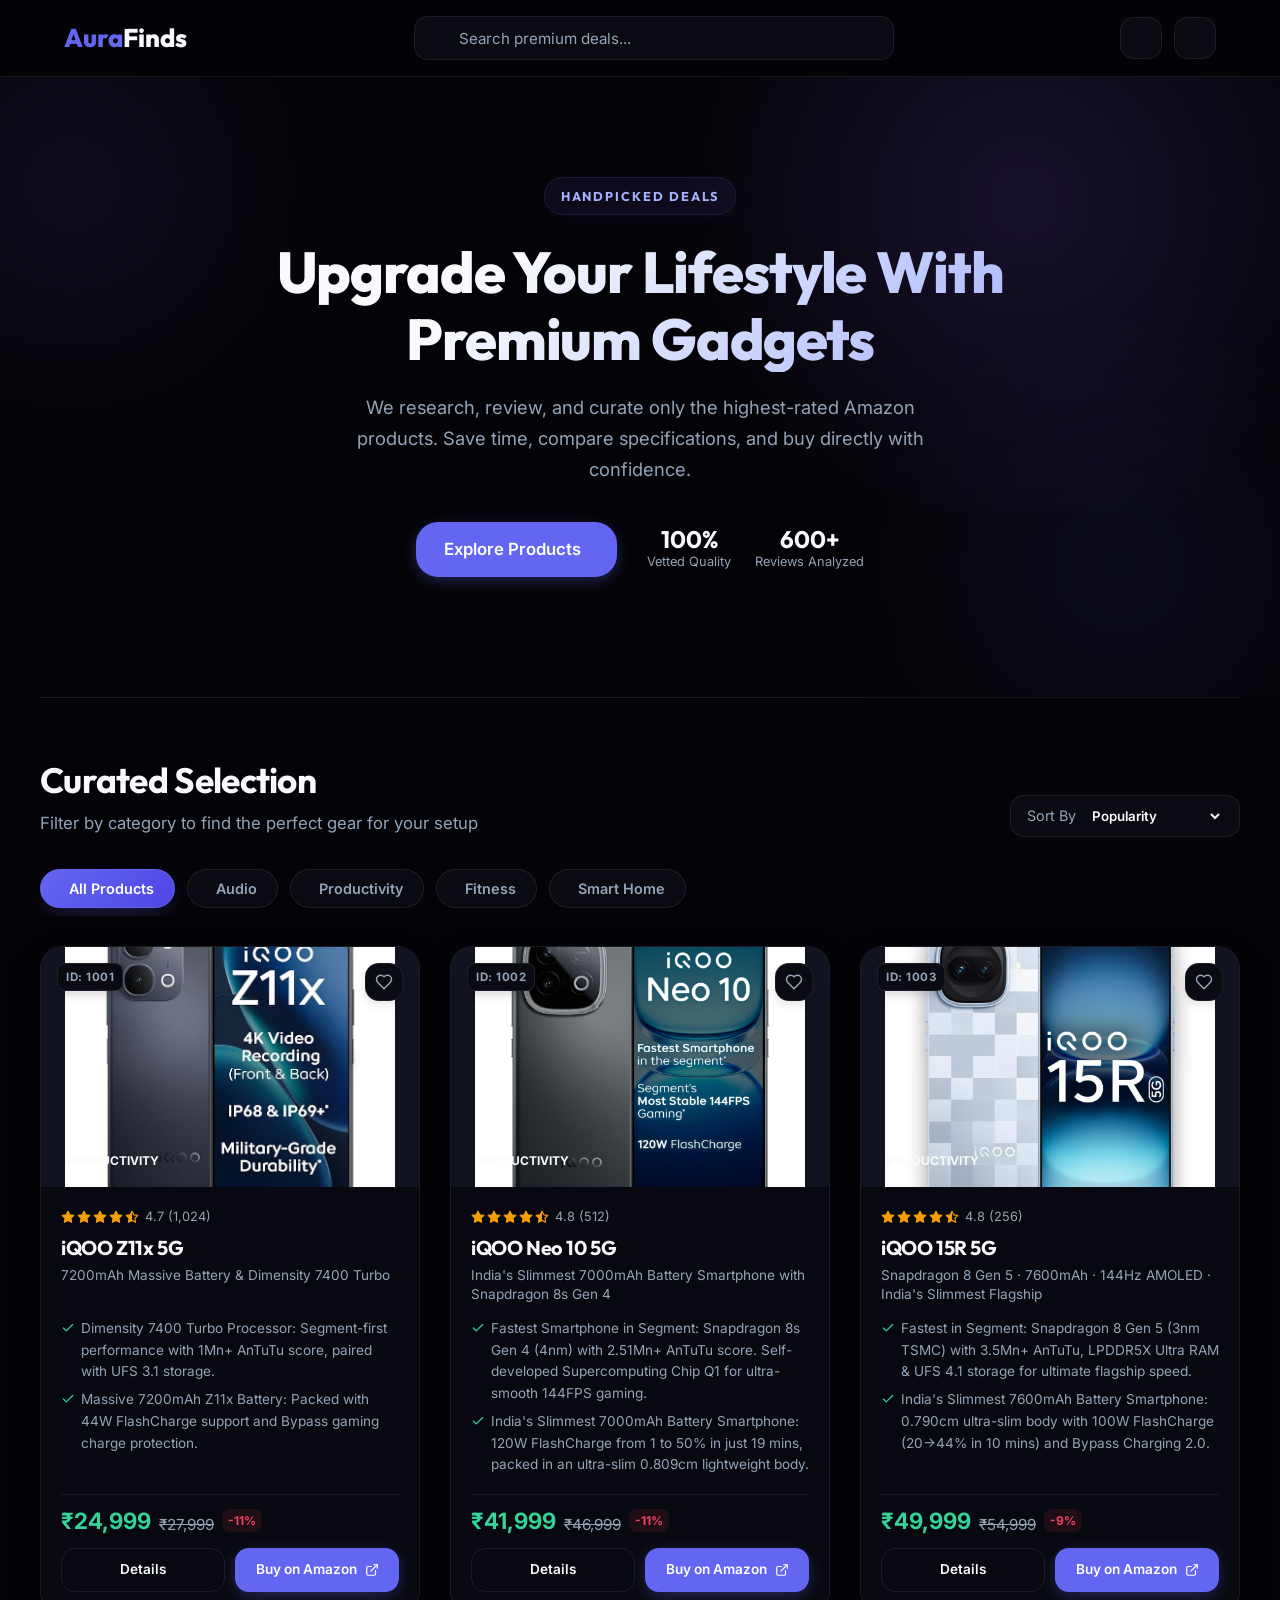
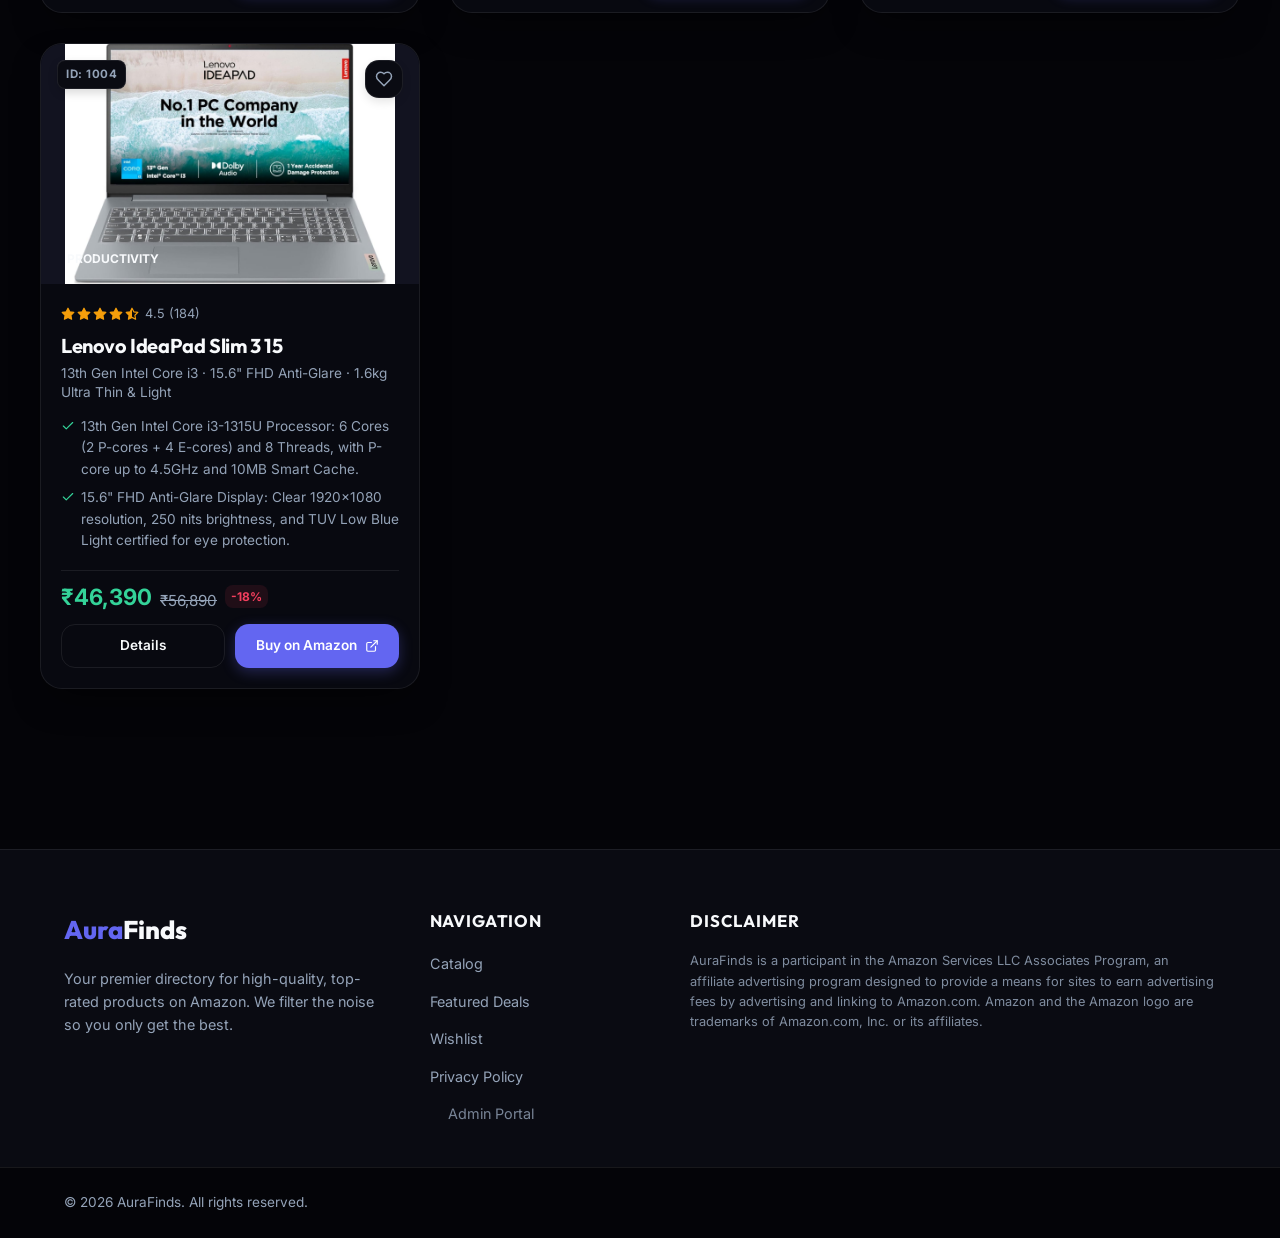
==== commit c306dc97: "Show product ID code badge next to pictures on cards and detail gallery" ====
--- a/index.html
+++ b/index.html
@@ -183,6 +183,7 @@
           <!-- Left: Image Gallery Showcase -->
           <div class="detail-gallery-card glass">
             <div class="badge-tag" id="detail-badge">Featured</div>
+            <div class="detail-code-tag" id="detail-code-badge">ID: 1004</div>
             <div class="detail-image-wrapper">
               <img id="detail-main-image" src="" alt="Product Image">
             </div>
@@ -384,6 +385,36 @@
     </div>
   </footer>
 
+  <!-- Deal of the Day Popup Modal (10s entry delay) -->
+  <div class="deal-popup-overlay" id="deal-popup-overlay" style="display: none;">
+    <div class="deal-popup-card glass animate-zoom-in">
+      <button class="deal-popup-close-btn" id="close-deal-popup" aria-label="Close Deal of the Day">
+        <i data-lucide="x"></i>
+      </button>
+      <div class="deal-popup-badge"><i data-lucide="sparkles"></i> Deal of the Day</div>
+      <div class="deal-popup-content">
+        <div class="deal-popup-image-box">
+          <img src="" alt="Deal of the Day Image" id="deal-popup-img">
+        </div>
+        <div class="deal-popup-info">
+          <span class="deal-popup-tag">EXCLUSIVE PRICE</span>
+          <h3 id="deal-popup-title">Product Title</h3>
+          <p id="deal-popup-tagline">Tagline details...</p>
+          <div class="deal-popup-price-row">
+            <span class="deal-popup-discount-price" id="deal-popup-price">₹0</span>
+            <span class="deal-popup-original-price" id="deal-popup-old-price">₹0</span>
+            <span class="deal-popup-savings-badge" id="deal-popup-savings">-0% OFF</span>
+          </div>
+          <div class="deal-popup-actions">
+            <a href="" class="btn btn-primary" id="deal-popup-link">
+              View Deal <i data-lucide="arrow-right"></i>
+            </a>
+          </div>
+        </div>
+      </div>
+    </div>
+  </div>
+
   <!-- Scripts -->
   <script src="products.js"></script>
   <script src="app.js"></script>
--- a/styles.css
+++ b/styles.css
@@ -7,62 +7,62 @@
   --font-body: 'Inter', sans-serif;
   --radius-sm: 8px;
   --radius-md: 14px;
-  --radius-lg: 20px;
+  --radius-lg: 22px;
   --radius-full: 9999px;
-  --transition-fast: 0.2s ease;
+  --transition-fast: 0.2s cubic-bezier(0.4, 0, 0.2, 1);
   --transition-normal: 0.3s cubic-bezier(0.4, 0, 0.2, 1);
   --transition-slow: 0.5s cubic-bezier(0.4, 0, 0.2, 1);
-  --max-width: 1280px;
-
-  /* HSL Color Palettes (Dark Mode - Default) */
-  --bg-primary: #090d16;
-  --bg-secondary: #101626;
-  --bg-tertiary: #192136;
+  --max-width: 1200px;
+
+  /* HSL Color Palettes (Obsidian Dark Mode - Default) */
+  --bg-primary: #040408;
+  --bg-secondary: #0a0b12;
+  --bg-tertiary: #121320;
   --text-primary: #f8fafc;
   --text-secondary: #94a3b8;
-  --border-color: rgba(255, 255, 255, 0.07);
-  --border-hover: rgba(255, 255, 255, 0.15);
+  --border-color: rgba(255, 255, 255, 0.08);
+  --border-hover: rgba(255, 255, 255, 0.16);
   
-  --accent-color: #8b5cf6;
-  --accent-hover: #7c3aed;
-  --accent-light: #c084fc;
-  --accent-glow: rgba(139, 92, 246, 0.35);
+  --accent-color: #6366f1;
+  --accent-hover: #4f46e5;
+  --accent-light: #a5b4fc;
+  --accent-glow: rgba(99, 102, 241, 0.3);
   
-  --price-color: #10b981;
-  --price-bg: rgba(16, 185, 129, 0.1);
+  --price-color: #34d399;
+  --price-bg: rgba(52, 211, 153, 0.1);
   --discount-color: #f43f5e;
   
-  --star-color: #fbbf24;
-  --card-shadow: 0 12px 40px -10px rgba(0, 0, 0, 0.5);
-  --glass-bg: rgba(16, 22, 38, 0.75);
-  --glass-border: rgba(255, 255, 255, 0.05);
-  --scrollbar-bg: #090d16;
+  --star-color: #f59e0b;
+  --card-shadow: 0 16px 36px -12px rgba(0, 0, 0, 0.6);
+  --glass-bg: rgba(10, 11, 18, 0.85);
+  --glass-border: rgba(255, 255, 255, 0.08);
+  --scrollbar-bg: #040408;
   --scrollbar-thumb: #1e293b;
 }
 
 [data-theme="light"] {
-  /* HSL Color Palettes (Light Mode) */
+  /* HSL Color Palettes (Premium Paper Light Mode) */
   --bg-primary: #f8fafc;
   --bg-secondary: #ffffff;
   --bg-tertiary: #f1f5f9;
   --text-primary: #0f172a;
   --text-secondary: #64748b;
-  --border-color: rgba(0, 0, 0, 0.08);
-  --border-hover: rgba(0, 0, 0, 0.15);
+  --border-color: rgba(0, 0, 0, 0.06);
+  --border-hover: rgba(0, 0, 0, 0.12);
   
-  --accent-color: #6366f1;
-  --accent-hover: #4f46e5;
-  --accent-light: #818cf8;
-  --accent-glow: rgba(99, 102, 241, 0.2);
+  --accent-color: #4f46e5;
+  --accent-hover: #3730a3;
+  --accent-light: #6366f1;
+  --accent-glow: rgba(79, 70, 229, 0.2);
   
   --price-color: #059669;
   --price-bg: rgba(5, 150, 105, 0.08);
   --discount-color: #e11d48;
   
-  --star-color: #f59e0b;
-  --card-shadow: 0 10px 30px -10px rgba(99, 102, 241, 0.08);
-  --glass-bg: rgba(255, 255, 255, 0.8);
-  --glass-border: rgba(0, 0, 0, 0.05);
+  --star-color: #d97706;
+  --card-shadow: 0 16px 30px -10px rgba(79, 70, 229, 0.1);
+  --glass-bg: rgba(255, 255, 255, 0.9);
+  --glass-border: rgba(0, 0, 0, 0.06);
   --scrollbar-bg: #f8fafc;
   --scrollbar-thumb: #cbd5e1;
 }
@@ -266,9 +266,9 @@
   position: sticky;
   top: 0;
   z-index: 100;
-  background-color: rgba(9, 13, 22, 0.85);
-  backdrop-filter: blur(12px);
-  -webkit-backdrop-filter: blur(12px);
+  background-color: rgba(4, 4, 8, 0.8);
+  backdrop-filter: blur(20px);
+  -webkit-backdrop-filter: blur(20px);
   border-bottom: 1px solid var(--border-color);
   padding: 16px 0;
   transition: background-color var(--transition-normal), border-color var(--transition-normal);
@@ -467,10 +467,12 @@
 }
 
 .hero-container {
-  display: grid;
-  grid-template-columns: 1.2fr 0.8fr;
-  align-items: center;
-  gap: 60px;
+  display: flex;
+  flex-direction: column;
+  align-items: center;
+  text-align: center;
+  max-width: 800px;
+  margin: 0 auto;
   position: relative;
   z-index: 2;
 }
@@ -478,7 +480,8 @@
 .hero-content {
   display: flex;
   flex-direction: column;
-  align-items: flex-start;
+  align-items: center;
+  text-align: center;
 }
 
 .hero-tag {
@@ -526,11 +529,15 @@
   margin-bottom: 36px;
   max-width: 580px;
   line-height: 1.7;
+  text-align: center;
+  margin-left: auto;
+  margin-right: auto;
 }
 
 .hero-cta {
   display: flex;
   align-items: center;
+  justify-content: center;
   flex-wrap: wrap;
   gap: 30px;
 }
@@ -557,9 +564,7 @@
 
 /* Redesigned Floating Visual Card */
 .hero-visual {
-  display: flex;
-  justify-content: center;
-  align-items: center;
+  display: none !important;
 }
 
 .floating-card {
@@ -720,24 +725,26 @@
   gap: 8px;
   font-weight: 600;
   font-size: 0.9rem;
-  padding: 10px 18px;
+  padding: 10px 20px;
   border-radius: var(--radius-full);
   border: 1px solid var(--border-color);
-  background-color: var(--bg-secondary);
+  background: var(--bg-secondary);
   color: var(--text-secondary);
   cursor: pointer;
   transition: all var(--transition-fast);
   white-space: nowrap;
 }
 .category-chip:hover {
-  border-color: var(--text-secondary);
-  color: var(--text-primary);
+  border-color: rgba(99, 102, 241, 0.35);
+  color: var(--text-primary);
+  background-color: var(--bg-tertiary);
+  transform: translateY(-1px);
 }
 .category-chip.active {
-  background-color: var(--accent-color);
+  background: linear-gradient(135deg, var(--accent-color) 0%, var(--accent-hover) 100%);
   border-color: var(--accent-color);
   color: #ffffff;
-  box-shadow: 0 4px 10px var(--accent-glow);
+  box-shadow: 0 8px 24px -6px var(--accent-glow);
 }
 .category-chip svg {
   width: 16px;
@@ -820,20 +827,23 @@
   flex-direction: column;
   border-radius: var(--radius-lg);
   border: 1px solid var(--border-color);
-  background-color: var(--bg-secondary);
+  background: var(--glass-bg);
+  backdrop-filter: blur(12px);
+  -webkit-backdrop-filter: blur(12px);
   box-shadow: var(--card-shadow);
   overflow: hidden;
-  transition: all var(--transition-normal);
+  transition: border-color var(--transition-normal), box-shadow var(--transition-normal), transform var(--transition-normal);
   animation: cardFadeIn 0.5s ease backwards;
 }
 
 .product-card:hover {
-  transform: translateY(-6px);
+  transform: translateY(-8px);
   border-color: var(--accent-color);
-  box-shadow: 0 20px 40px -15px rgba(0, 0, 0, 0.4), 0 0 0 1px var(--accent-color);
+  box-shadow: 0 20px 45px -15px rgba(99, 102, 241, 0.25), var(--card-shadow);
 }
 [data-theme="light"] .product-card:hover {
-  box-shadow: 0 16px 30px -10px rgba(99, 102, 241, 0.12), 0 0 0 1px var(--accent-color);
+  border-color: var(--accent-color);
+  box-shadow: 0 16px 30px -10px rgba(79, 70, 229, 0.15), var(--card-shadow);
 }
 
 @keyframes cardFadeIn {
@@ -1633,10 +1643,12 @@
     padding: 60px 0 80px;
   }
   .hero-container {
-    grid-template-columns: 1fr;
-    gap: 40px;
-    padding-top: 20px;
-    padding-bottom: 20px;
+    display: flex;
+    flex-direction: column;
+    align-items: center;
+    gap: 30px;
+    padding-top: 10px;
+    padding-bottom: 10px;
   }
   .hero-content {
     align-items: center;
@@ -2305,3 +2317,206 @@
   border-color: #ffffff;
   box-shadow: 0 0 0 2px var(--accent-color);
 }
+
+/* ==========================================================================
+   DEAL OF THE DAY POPUP MODAL STYLES
+   ========================================================================== */
+.deal-popup-overlay {
+  position: fixed;
+  top: 0;
+  left: 0;
+  width: 100%;
+  height: 100%;
+  background-color: rgba(4, 4, 8, 0.7);
+  backdrop-filter: blur(8px);
+  -webkit-backdrop-filter: blur(8px);
+  display: flex;
+  align-items: center;
+  justify-content: center;
+  z-index: 200;
+  padding: 24px;
+  animation: fadeIn var(--transition-fast) forwards;
+}
+.deal-popup-card {
+  position: relative;
+  width: 100%;
+  max-width: 680px;
+  background: var(--glass-bg);
+  border: 1px solid var(--glass-border);
+  border-radius: var(--radius-lg);
+  padding: 32px;
+  box-shadow: 0 30px 60px -15px rgba(99, 102, 241, 0.3), var(--card-shadow);
+  overflow: hidden;
+}
+.deal-popup-close-btn {
+  position: absolute;
+  top: 20px;
+  right: 20px;
+  background: none;
+  border: none;
+  cursor: pointer;
+  color: var(--text-secondary);
+  transition: color var(--transition-fast), transform var(--transition-fast);
+  padding: 4px;
+  display: inline-flex;
+  align-items: center;
+  justify-content: center;
+  z-index: 10;
+}
+.deal-popup-close-btn:hover {
+  color: var(--text-primary);
+  transform: scale(1.1) rotate(90deg);
+}
+.deal-popup-badge {
+  display: inline-flex;
+  align-items: center;
+  gap: 6px;
+  font-size: 0.75rem;
+  font-weight: 700;
+  color: #ffffff;
+  background-color: var(--discount-color);
+  padding: 6px 12px;
+  border-radius: var(--radius-full);
+  margin-bottom: 20px;
+  box-shadow: 0 4px 10px rgba(244, 63, 94, 0.3);
+}
+.deal-popup-content {
+  display: grid;
+  grid-template-columns: 1fr 1.2fr;
+  gap: 30px;
+  align-items: center;
+}
+.deal-popup-image-box {
+  width: 100%;
+  height: 240px;
+  background-color: var(--bg-tertiary);
+  border-radius: var(--radius-md);
+  padding: 16px;
+  display: flex;
+  align-items: center;
+  justify-content: center;
+  border: 1px solid var(--border-color);
+}
+.deal-popup-image-box img {
+  max-width: 100%;
+  max-height: 100%;
+  object-fit: contain;
+  filter: drop-shadow(0 8px 16px rgba(0,0,0,0.15));
+}
+.deal-popup-info {
+  display: flex;
+  flex-direction: column;
+  align-items: flex-start;
+}
+.deal-popup-tag {
+  font-size: 0.75rem;
+  letter-spacing: 0.15em;
+  color: var(--accent-light);
+  font-weight: 700;
+  margin-bottom: 6px;
+}
+.deal-popup-info h3 {
+  font-size: 1.6rem;
+  margin-bottom: 8px;
+  color: var(--text-primary);
+}
+.deal-popup-info p {
+  font-size: 0.9rem;
+  color: var(--text-secondary);
+  margin-bottom: 20px;
+  line-height: 1.5;
+}
+.deal-popup-price-row {
+  display: flex;
+  align-items: center;
+  gap: 10px;
+  margin-bottom: 24px;
+  flex-wrap: wrap;
+}
+.deal-popup-discount-price {
+  font-size: 1.6rem;
+  font-weight: 700;
+  color: var(--price-color);
+}
+.deal-popup-original-price {
+  font-size: 1.1rem;
+  text-decoration: line-through;
+  color: var(--text-secondary);
+}
+.deal-popup-savings-badge {
+  font-size: 0.75rem;
+  font-weight: 700;
+  color: var(--price-color);
+  background-color: var(--price-bg);
+  padding: 3px 8px;
+  border-radius: var(--radius-sm);
+}
+.deal-popup-actions {
+  width: 100%;
+}
+
+@keyframes fadeIn {
+  from { opacity: 0; }
+  to { opacity: 1; }
+}
+
+.animate-zoom-in {
+  animation: zoomIn 0.35s cubic-bezier(0.34, 1.56, 0.64, 1) forwards;
+}
+
+@keyframes zoomIn {
+  from { transform: scale(0.85); opacity: 0; }
+  to { transform: scale(1); opacity: 1; }
+}
+
+/* Responsive Popup */
+@media (max-width: 600px) {
+  .deal-popup-card {
+    padding: 24px;
+  }
+  .deal-popup-content {
+    grid-template-columns: 1fr;
+    gap: 20px;
+  }
+  .deal-popup-image-box {
+    height: 180px;
+  }
+  .deal-popup-info h3 {
+    font-size: 1.3rem;
+  }
+}
+
+/* Product Code Badges (ID near picture) */
+.card-code-badge {
+  position: absolute;
+  top: 16px;
+  left: 16px;
+  font-size: 0.72rem;
+  font-weight: 700;
+  color: var(--text-secondary);
+  background-color: var(--bg-secondary);
+  border: 1px solid var(--border-color);
+  padding: 4px 8px;
+  border-radius: var(--radius-sm);
+  z-index: 5;
+  letter-spacing: 0.5px;
+  box-shadow: 0 4px 10px rgba(0,0,0,0.15);
+  backdrop-filter: blur(8px);
+}
+.detail-code-tag {
+  position: absolute;
+  top: 24px;
+  right: 24px;
+  font-size: 0.75rem;
+  font-weight: 700;
+  color: var(--text-secondary);
+  background-color: var(--bg-secondary);
+  border: 1px solid var(--border-color);
+  padding: 6px 12px;
+  border-radius: var(--radius-sm);
+  z-index: 5;
+  letter-spacing: 0.5px;
+  box-shadow: 0 4px 12px rgba(0,0,0,0.15);
+  backdrop-filter: blur(8px);
+}
+
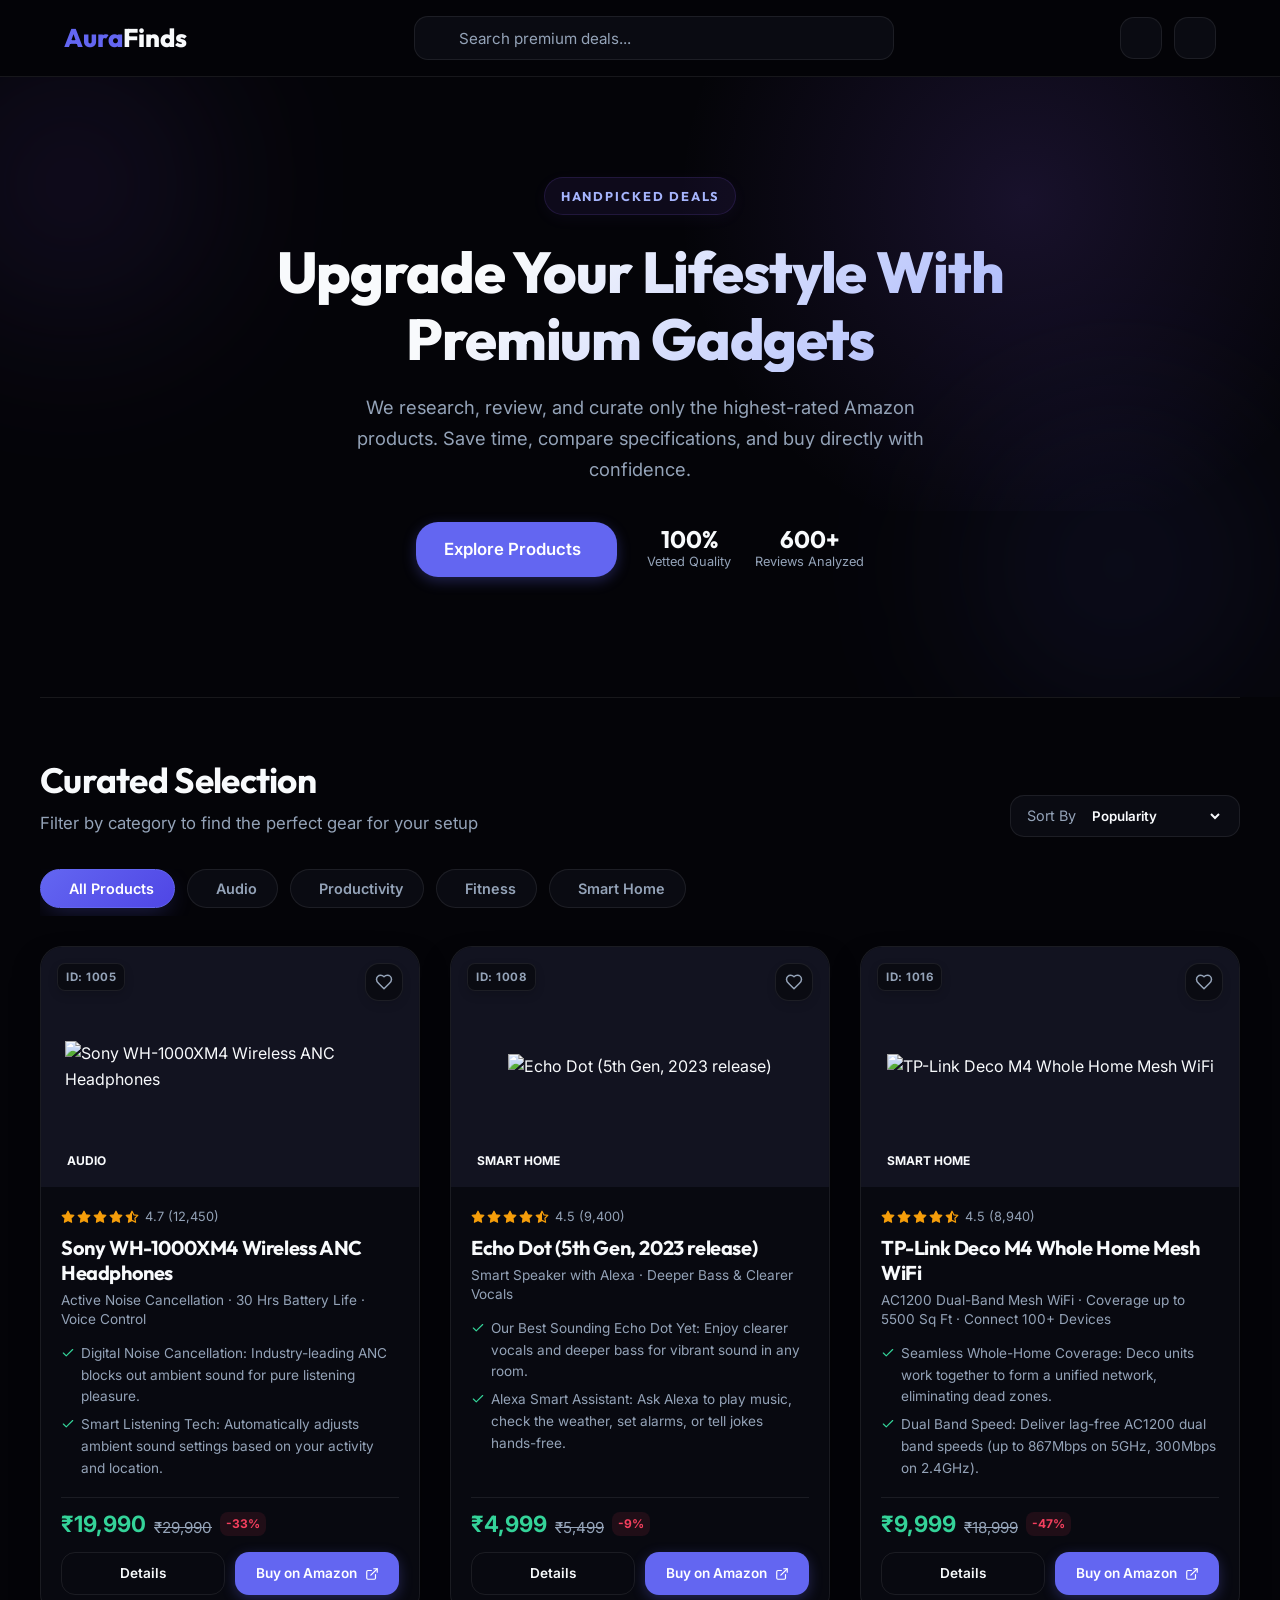
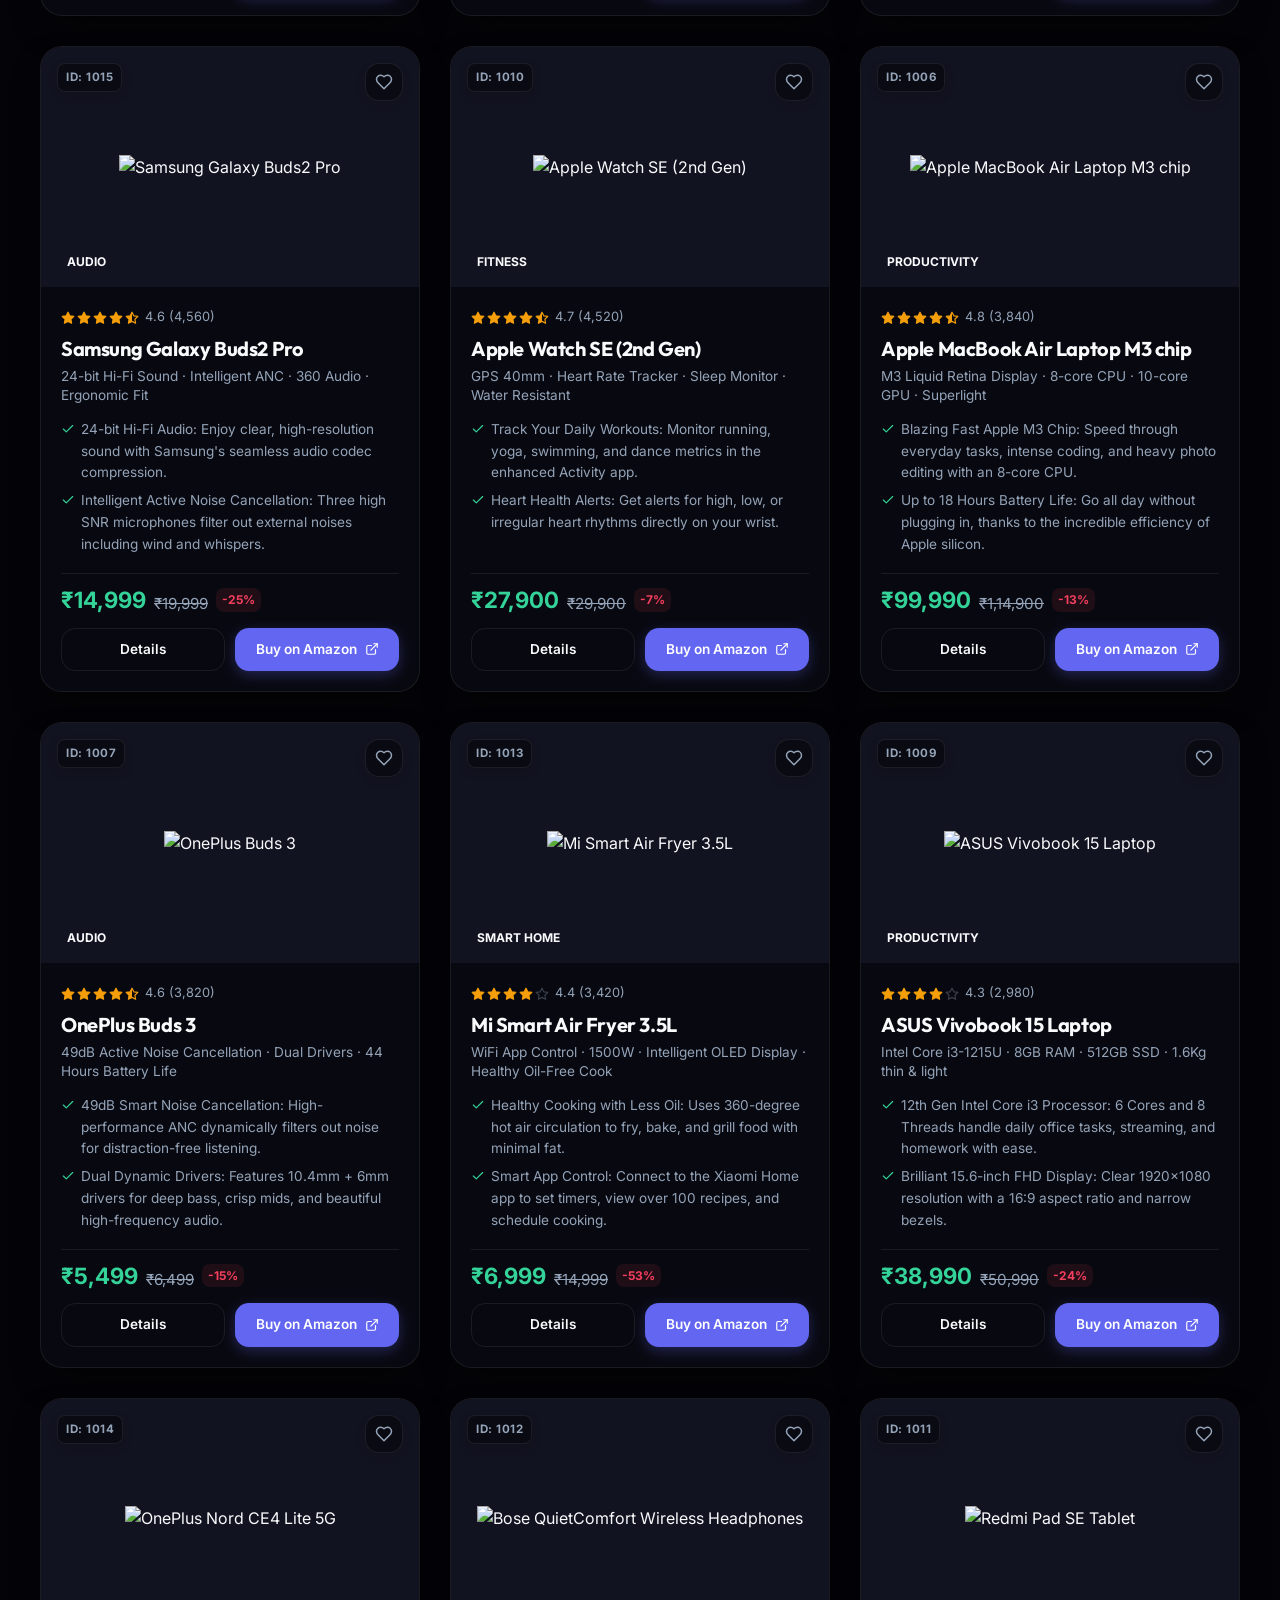
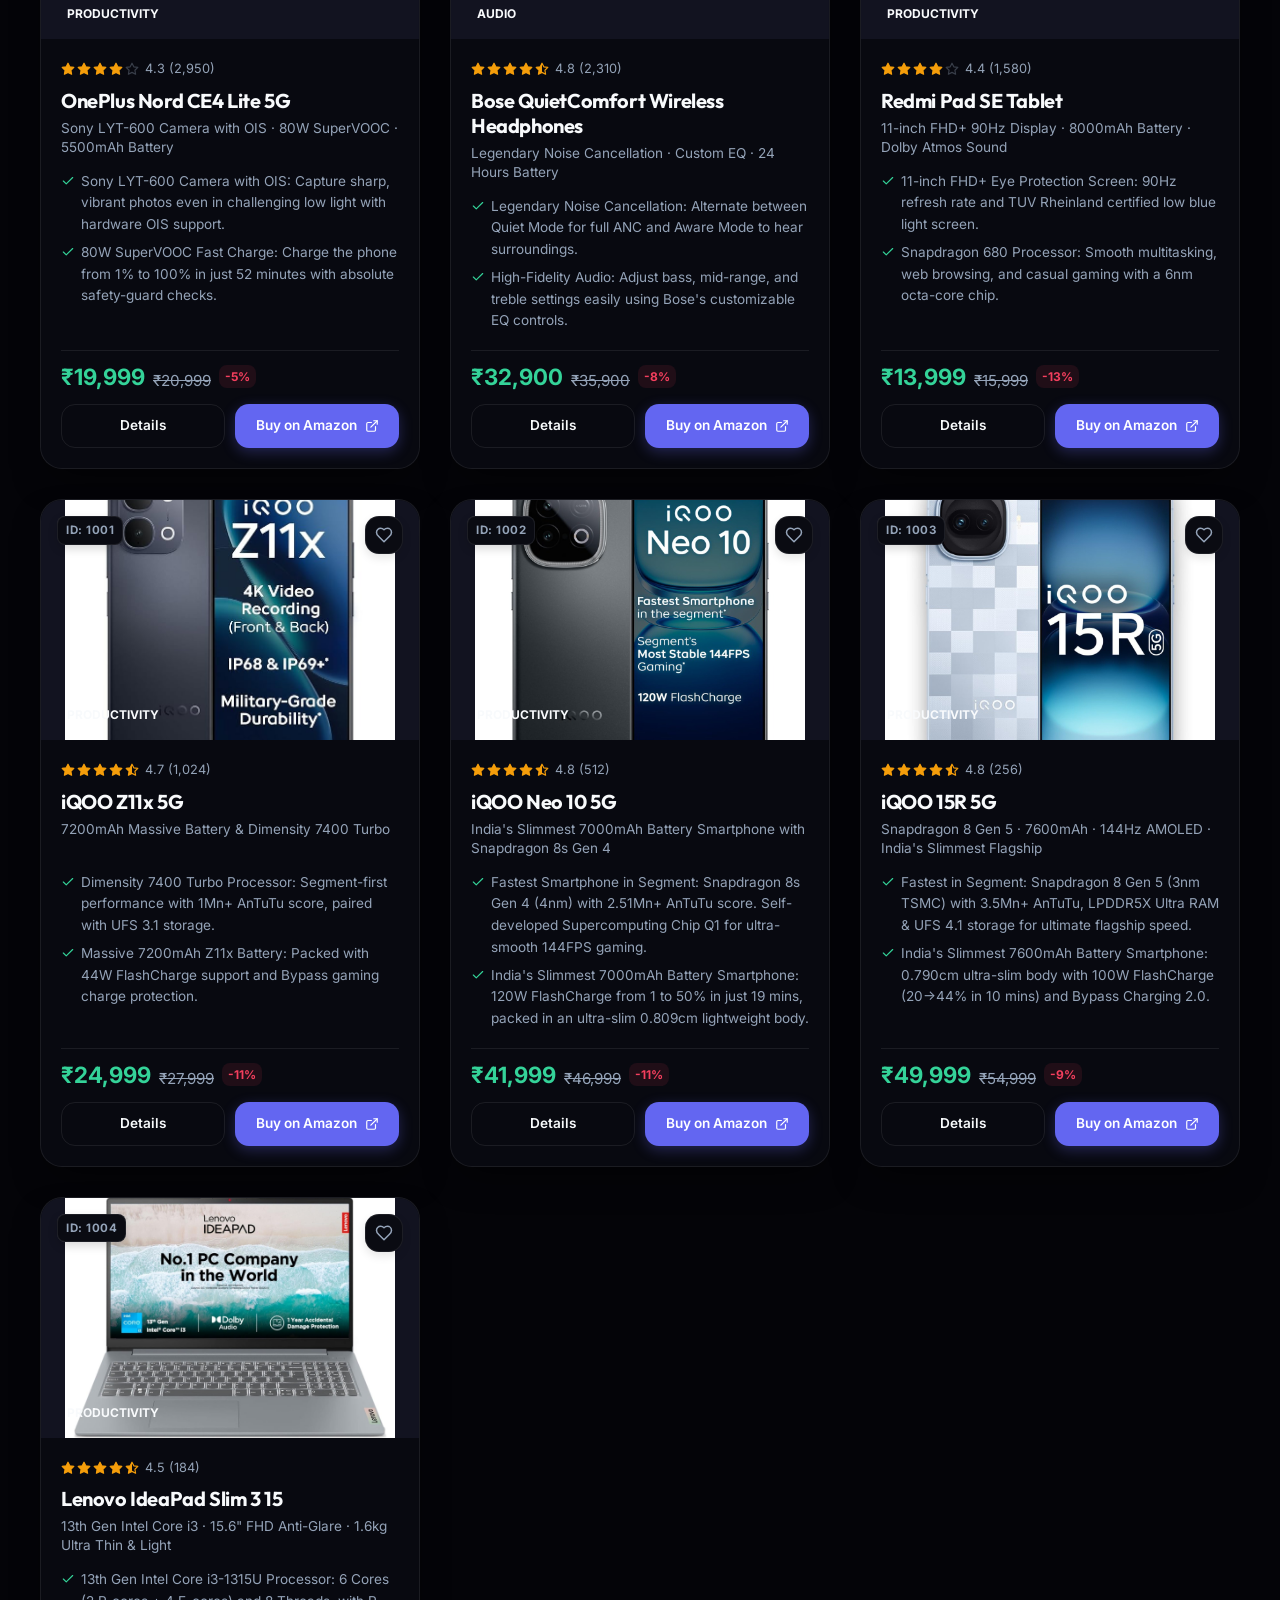
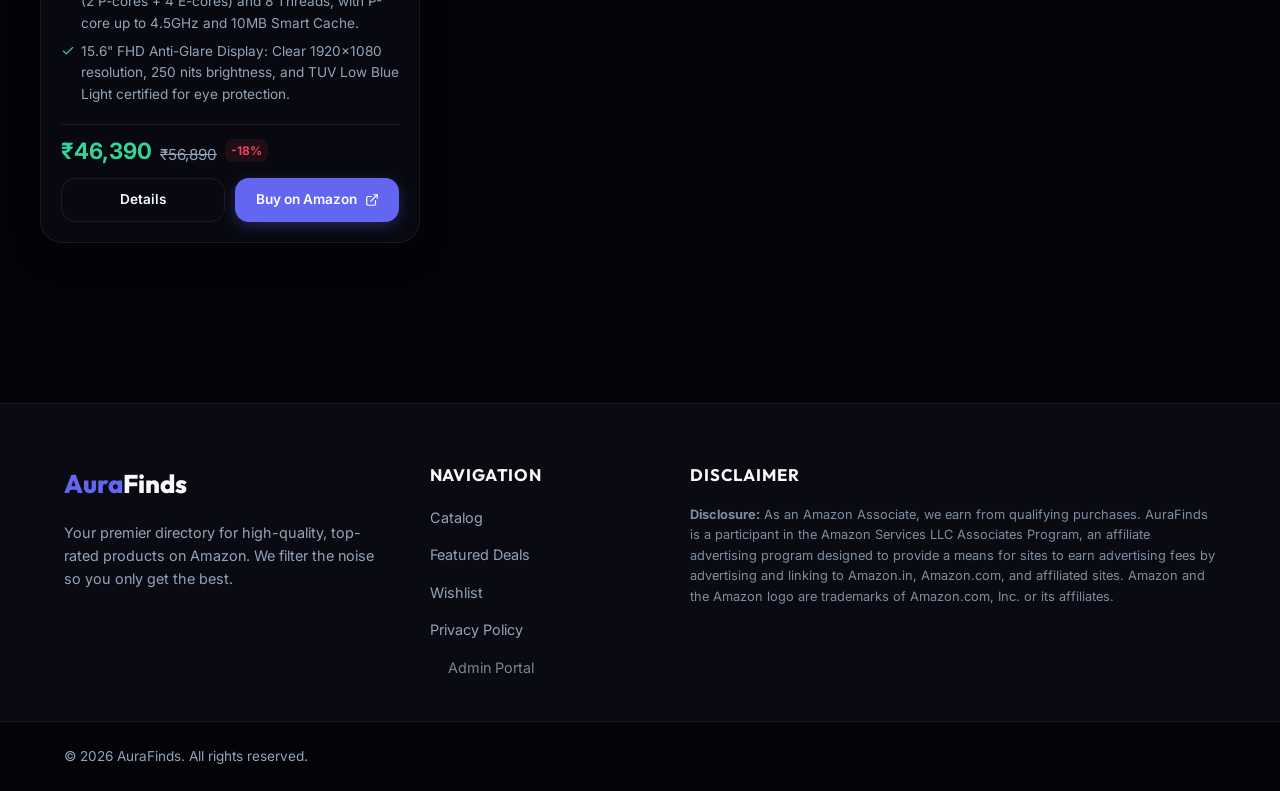
==== commit bac0b168: "Fix Amazon Associates compliance issues and expand catalog to 16 products" ====
--- a/index.html
+++ b/index.html
@@ -236,6 +236,9 @@
                 <p><i data-lucide="truck"></i> Prime eligible: Free Shipping & Returns</p>
                 <p><i data-lucide="shield-check"></i> 100% Secure Transaction via Amazon Payments</p>
               </div>
+              <div class="price-disclaimer">
+                <p><i data-lucide="clock"></i> Prices and availability are accurate as of <span id="price-disclaimer-date"></span> and are subject to change. Any price and availability information displayed on Amazon at the time of purchase will apply to the purchase of this product.</p>
+              </div>
             </div>
 
             <!-- Description -->
@@ -290,7 +293,7 @@
 
         <div class="privacy-card glass" style="border-radius: var(--radius-lg); padding: 40px; border: 1px solid var(--glass-border); background: var(--glass-bg); backdrop-filter: blur(16px); -webkit-backdrop-filter: blur(16px); max-width: 800px; margin: 0 auto;">
           <h2 style="font-family: var(--font-heading); font-size: 2.2rem; font-weight: 800; margin-bottom: 8px; color: var(--text-primary); background: linear-gradient(135deg, var(--text-primary) 50%, var(--accent-light) 100%); -webkit-background-clip: text; -webkit-text-fill-color: transparent;">Privacy Policy</h2>
-          <p style="color: var(--text-secondary); font-size: 0.9rem; margin-bottom: 30px; border-bottom: 1px solid var(--border-color); padding-bottom: 15px;">Last Updated: July 11, 2026</p>
+          <p style="color: var(--text-secondary); font-size: 0.9rem; margin-bottom: 30px; border-bottom: 1px solid var(--border-color); padding-bottom: 15px;">Last Updated: July 20, 2026</p>
           
           <div class="privacy-content" style="display: flex; flex-direction: column; gap: 24px; line-height: 1.7; color: var(--text-secondary);">
             <div>
@@ -369,7 +372,7 @@
       <div class="footer-compliance">
         <h4>Disclaimer</h4>
         <p class="disclosure-statement">
-          AuraFinds is a participant in the Amazon Services LLC Associates Program, an affiliate advertising program designed to provide a means for sites to earn advertising fees by advertising and linking to Amazon.com. Amazon and the Amazon logo are trademarks of Amazon.com, Inc. or its affiliates.
+          <strong>Disclosure:</strong> As an Amazon Associate, we earn from qualifying purchases. AuraFinds is a participant in the Amazon Services LLC Associates Program, an affiliate advertising program designed to provide a means for sites to earn advertising fees by advertising and linking to Amazon.in, Amazon.com, and affiliated sites. Amazon and the Amazon logo are trademarks of Amazon.com, Inc. or its affiliates.
         </p>
       </div>
     </div>
--- a/styles.css
+++ b/styles.css
@@ -1271,6 +1271,27 @@
   color: var(--price-color);
 }
 
+.price-disclaimer {
+  border-top: 1px solid var(--border-color);
+  padding-top: 12px;
+  margin-top: 12px;
+  font-size: 0.75rem;
+  color: var(--text-secondary);
+  line-height: 1.4;
+}
+.price-disclaimer p {
+  display: flex;
+  align-items: flex-start;
+  gap: 8px;
+}
+.price-disclaimer svg {
+  width: 14px;
+  height: 14px;
+  color: var(--accent-light);
+  flex-shrink: 0;
+  margin-top: 2px;
+}
+
 /* Detail Info Sections */
 .detail-section {
   margin-bottom: 36px;
